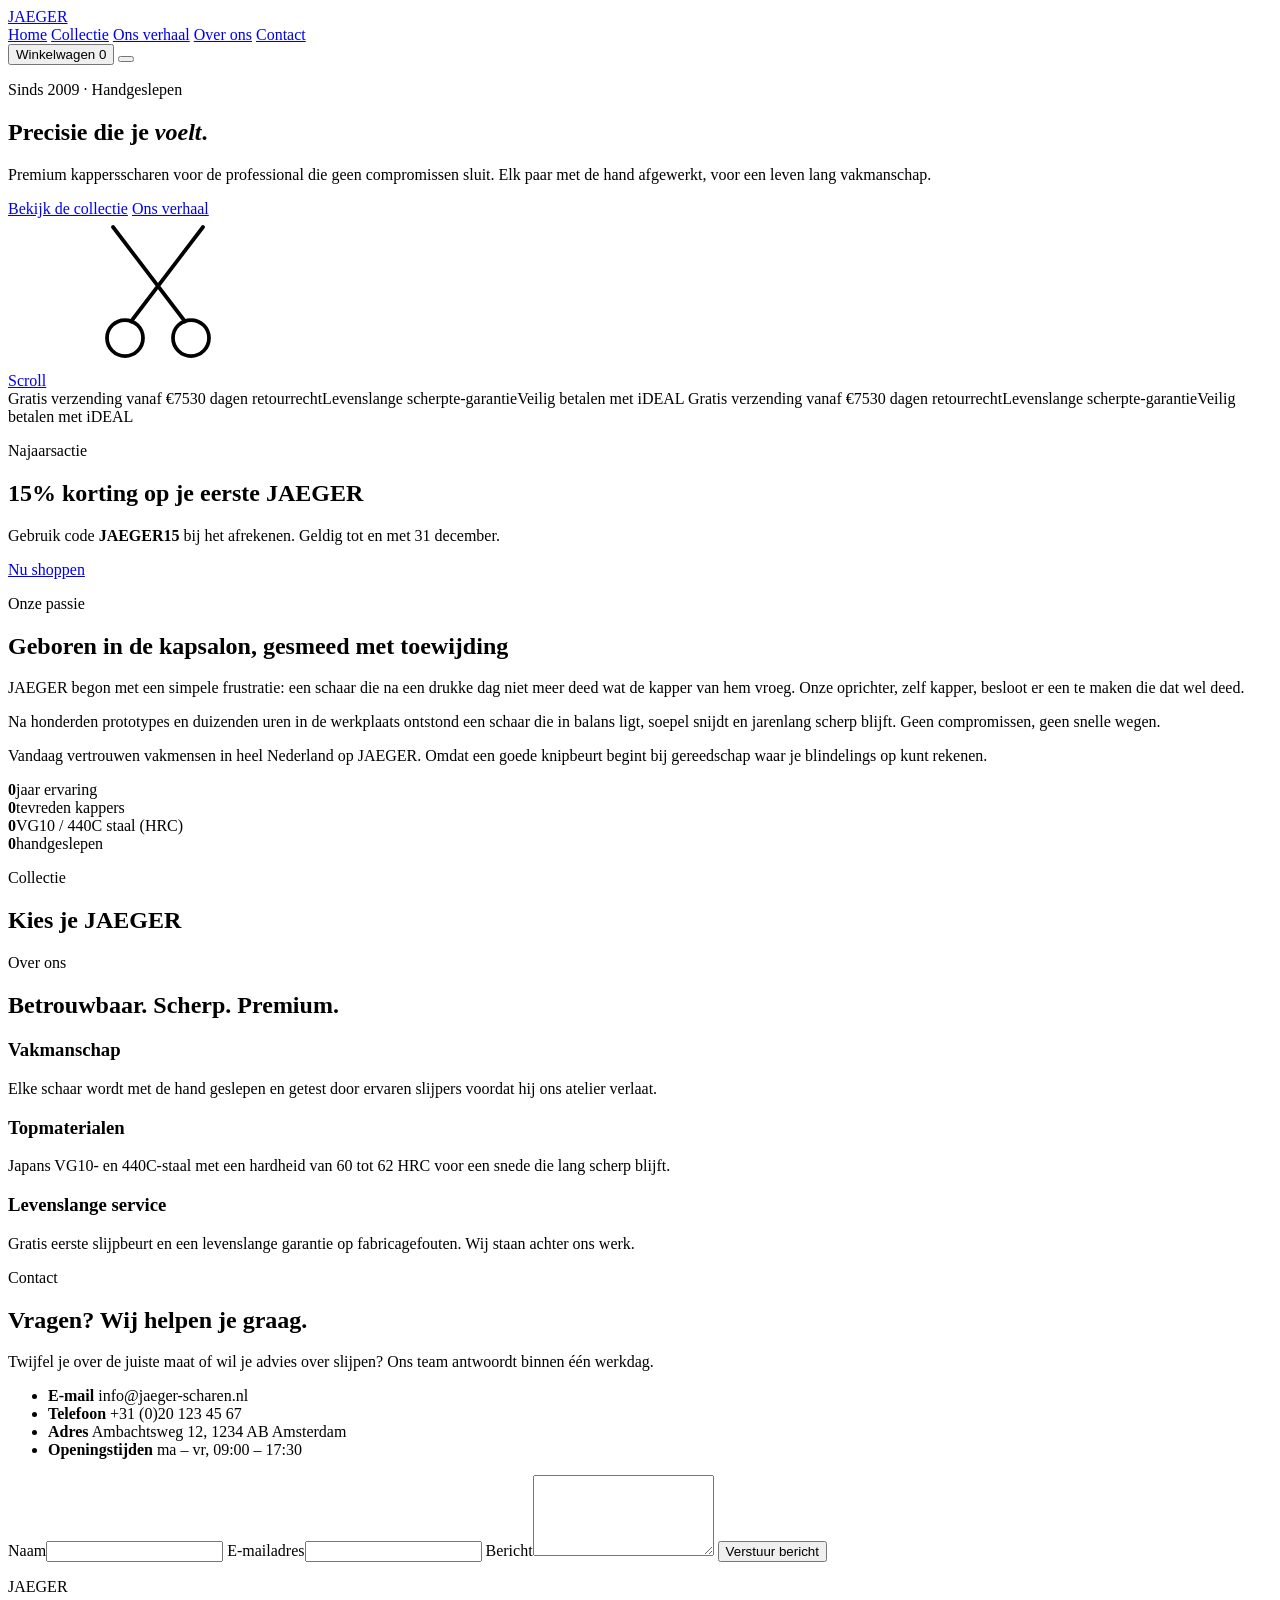
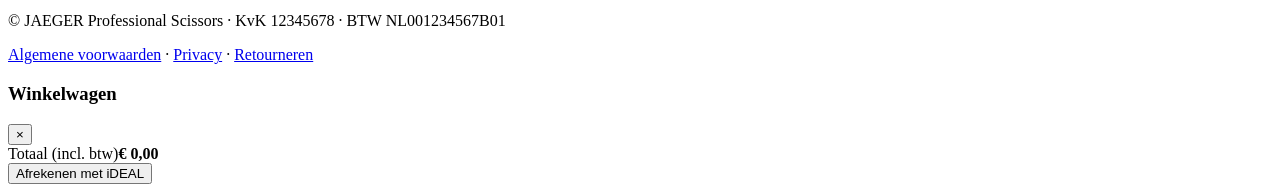
==== index.html @ 4e22f290 "Create index.html" ====
<!DOCTYPE html>
<html lang="nl">
<head>
<meta charset="UTF-8">
<meta name="viewport" content="width=device-width, initial-scale=1">
<title>JAEGER | Premium professionele kappersscharen</title>
<meta name="description" content="JAEGER: handgeslepen premium kappersscharen voor de veeleisende professional.">
<link rel="preconnect" href="https://fonts.googleapis.com">
<link href="https://fonts.googleapis.com/css2?family=Inter:wght@300;400;500&family=Playfair+Display:wght@500;700&display=swap" rel="stylesheet">
<link rel="stylesheet" href="style.css">
</head>
<body>

<svg width="0" height="0" style="position:absolute">
  <symbol id="scissors" viewBox="0 0 100 100" fill="none" stroke="currentColor" stroke-width="2.5" stroke-linecap="round">
    <circle cx="28" cy="80" r="12"/><circle cx="72" cy="80" r="12"/>
    <path d="M32 69 L80 6 M68 69 L20 6"/>
  </symbol>
</svg>

<header id="nav">
  <a href="#home" class="logo">JAEGER</a>
  <nav id="menu">
    <a href="#home">Home</a>
    <a href="#collectie">Collectie</a>
    <a href="#verhaal">Ons verhaal</a>
    <a href="#over-ons">Over ons</a>
    <a href="#contact">Contact</a>
  </nav>
  <button id="cartBtn" aria-label="Winkelwagen">Winkelwagen <span id="cartCount">0</span></button>
  <button id="burger" aria-label="Menu"><span></span><span></span></button>
</header>

<main>
<section id="home" class="hero">
  <div class="hero-text">
    <p class="eyebrow reveal">Sinds 2009 · Handgeslepen</p>
    <h1 class="reveal">Precisie die je <em>voelt</em>.</h1>
    <p class="lead reveal">Premium kappersscharen voor de professional die geen compromissen sluit. Elk paar met de hand afgewerkt, voor een leven lang vakmanschap.</p>
    <div class="reveal">
      <a href="#collectie" class="btn">Bekijk de collectie</a>
      <a href="#verhaal" class="btn ghost">Ons verhaal</a>
    </div>
  </div>
  <div class="hero-art reveal">
    <svg class="big-scissors"><use href="#scissors"/></svg>
    <div class="glow"></div>
  </div>
  <a href="#promo" class="scroll-hint">Scroll</a>
</section>

<section id="promo" class="promo">
  <div class="marquee"><div>
    <span>Gratis verzending vanaf €75</span><span>30 dagen retourrecht</span><span>Levenslange scherpte-garantie</span><span>Veilig betalen met iDEAL</span>
    <span>Gratis verzending vanaf €75</span><span>30 dagen retourrecht</span><span>Levenslange scherpte-garantie</span><span>Veilig betalen met iDEAL</span>
  </div></div>
  <div class="ad reveal">
    <div>
      <p class="eyebrow">Najaarsactie</p>
      <h2>15% korting op je eerste JAEGER</h2>
      <p>Gebruik code <strong>JAEGER15</strong> bij het afrekenen. Geldig tot en met 31 december.</p>
    </div>
    <a href="#collectie" class="btn">Nu shoppen</a>
  </div>
</section>

<section id="verhaal" class="story">
  <div class="wrap split">
    <div class="reveal">
      <p class="eyebrow">Onze passie</p>
      <h2>Geboren in de kapsalon, gesmeed met toewijding</h2>
    </div>
    <div class="reveal">
      <p>JAEGER begon met een simpele frustratie: een schaar die na een drukke dag niet meer deed wat de kapper van hem vroeg. Onze oprichter, zelf kapper, besloot er een te maken die dat wel deed.</p>
      <p>Na honderden prototypes en duizenden uren in de werkplaats ontstond een schaar die in balans ligt, soepel snijdt en jarenlang scherp blijft. Geen compromissen, geen snelle wegen.</p>
      <p>Vandaag vertrouwen vakmensen in heel Nederland op JAEGER. Omdat een goede knipbeurt begint bij gereedschap waar je blindelings op kunt rekenen.</p>
    </div>
  </div>
  <div class="wrap stats">
    <div class="reveal"><b data-count="15">0</b><span>jaar ervaring</span></div>
    <div class="reveal"><b data-count="4800" data-plus>0</b><span>tevreden kappers</span></div>
    <div class="reveal"><b data-count="440">0</b><span>VG10 / 440C staal (HRC)</span></div>
    <div class="reveal"><b data-count="100" data-pct>0</b><span>handgeslepen</span></div>
  </div>
</section>

<section id="collectie" class="collection">
  <div class="wrap">
    <p class="eyebrow reveal">Collectie</p>
    <h2 class="reveal">Kies je JAEGER</h2>
    <div class="filters reveal" id="filters"></div>
    <div class="grid" id="grid"></div>
  </div>
</section>

<section id="over-ons" class="about">
  <div class="wrap">
    <p class="eyebrow reveal">Over ons</p>
    <h2 class="reveal">Betrouwbaar. Scherp. Premium.</h2>
    <div class="cards">
      <article class="reveal"><h3>Vakmanschap</h3><p>Elke schaar wordt met de hand geslepen en getest door ervaren slijpers voordat hij ons atelier verlaat.</p></article>
      <article class="reveal"><h3>Topmaterialen</h3><p>Japans VG10- en 440C-staal met een hardheid van 60 tot 62 HRC voor een snede die lang scherp blijft.</p></article>
      <article class="reveal"><h3>Levenslange service</h3><p>Gratis eerste slijpbeurt en een levenslange garantie op fabricagefouten. Wij staan achter ons werk.</p></article>
    </div>
  </div>
</section>

<section id="contact" class="contact">
  <div class="wrap split">
    <div class="reveal">
      <p class="eyebrow">Contact</p>
      <h2>Vragen? Wij helpen je graag.</h2>
      <p>Twijfel je over de juiste maat of wil je advies over slijpen? Ons team antwoordt binnen één werkdag.</p>
      <ul class="info">
        <li><b>E-mail</b> info@jaeger-scharen.nl</li>
        <li><b>Telefoon</b> +31 (0)20 123 45 67</li>
        <li><b>Adres</b> Ambachtsweg 12, 1234 AB Amsterdam</li>
        <li><b>Openingstijden</b> ma – vr, 09:00 – 17:30</li>
      </ul>
    </div>
    <form id="contactForm" class="reveal" novalidate>
      <label>Naam<input type="text" name="naam" required></label>
      <label>E-mailadres<input type="email" name="email" required></label>
      <label>Bericht<textarea name="bericht" rows="5" required></textarea></label>
      <button class="btn" type="submit">Verstuur bericht</button>
      <p id="formMsg" role="status"></p>
    </form>
  </div>
</section>
</main>

<footer>
  <div class="logo">JAEGER</div>
  <p>© <span id="year"></span> JAEGER Professional Scissors · KvK 12345678 · BTW NL001234567B01</p>
  <p><a href="#">Algemene voorwaarden</a> · <a href="#">Privacy</a> · <a href="#">Retourneren</a></p>
</footer>

<div id="overlay"></div>
<aside id="cart" aria-label="Winkelwagen">
  <div class="cart-head"><h3>Winkelwagen</h3><button id="closeCart" aria-label="Sluiten">×</button></div>
  <div id="cartItems"></div>
  <div class="cart-foot">
    <div class="total"><span>Totaal (incl. btw)</span><b id="cartTotal">€ 0,00</b></div>
    <button class="btn" id="checkout">Afrekenen met iDEAL</button>
  </div>
</aside>
<div id="toast"></div>

<script src="script.js"></script>
</body>
</html>
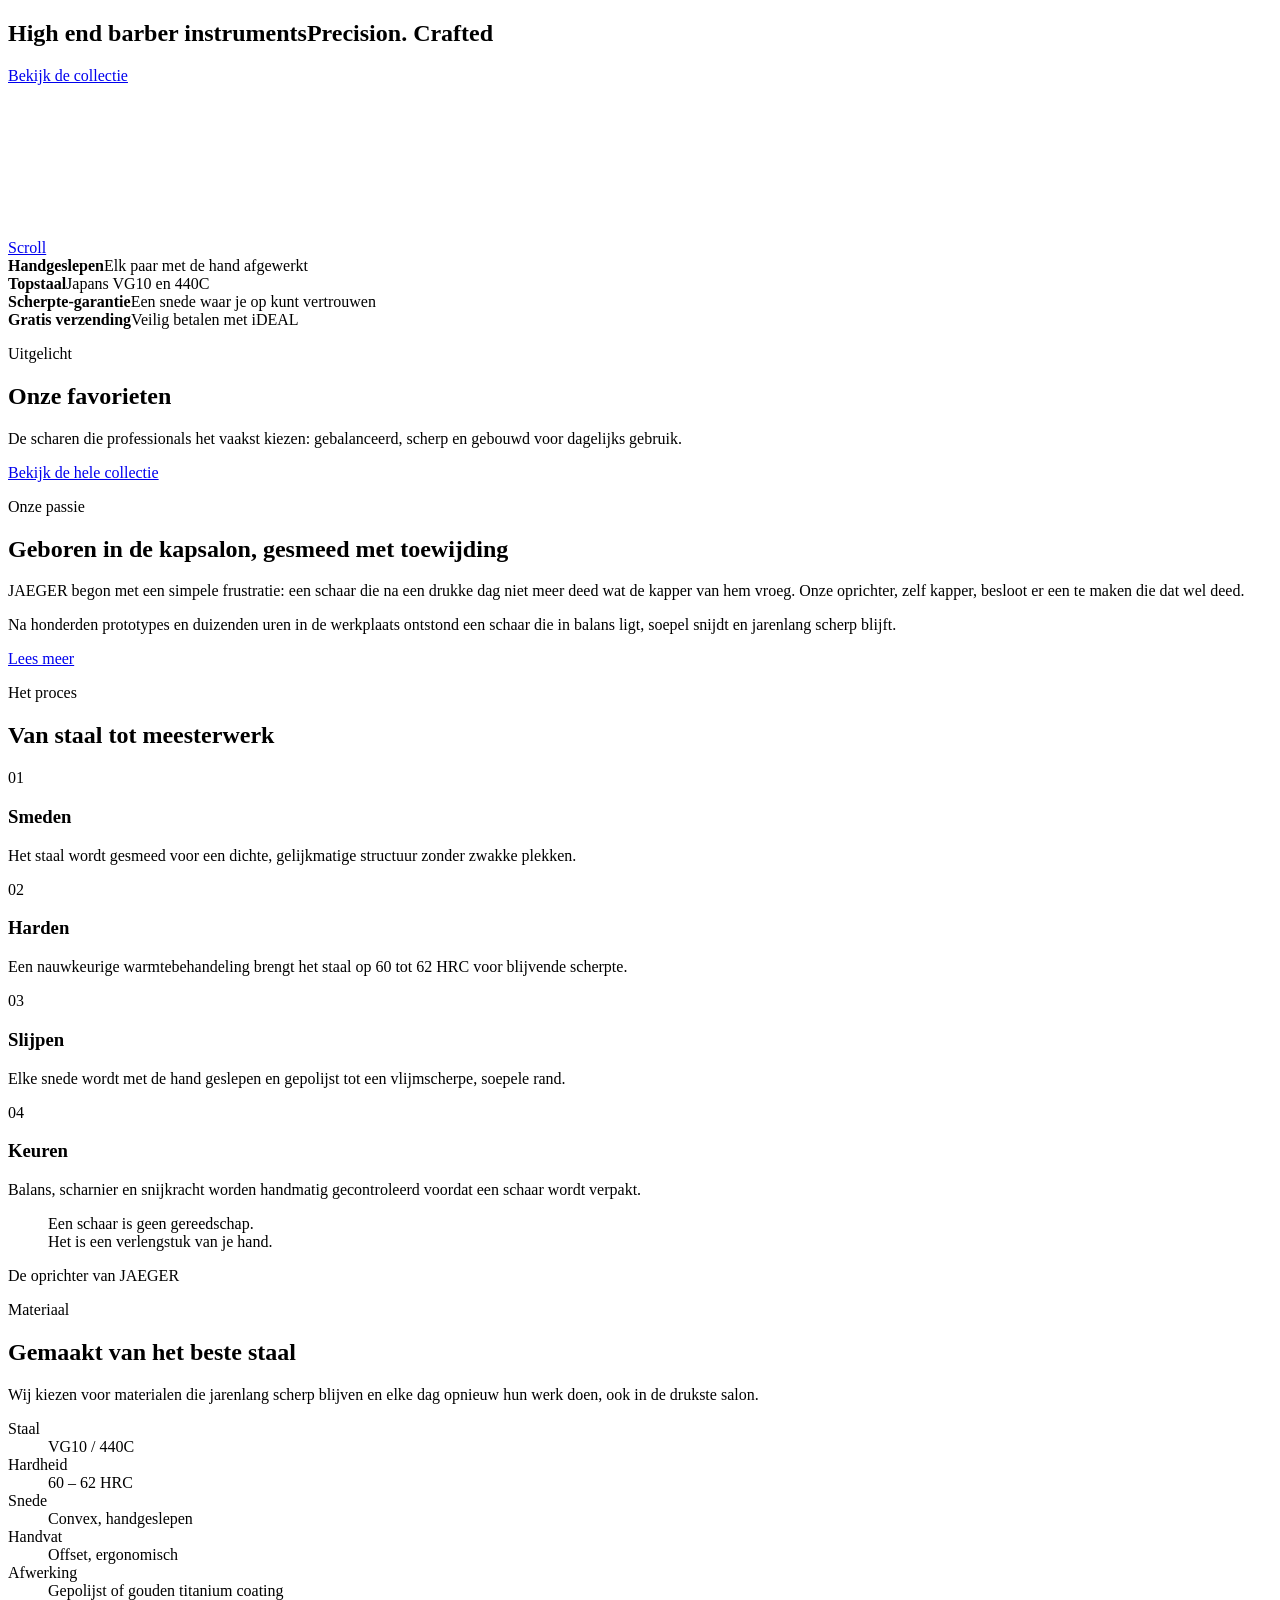
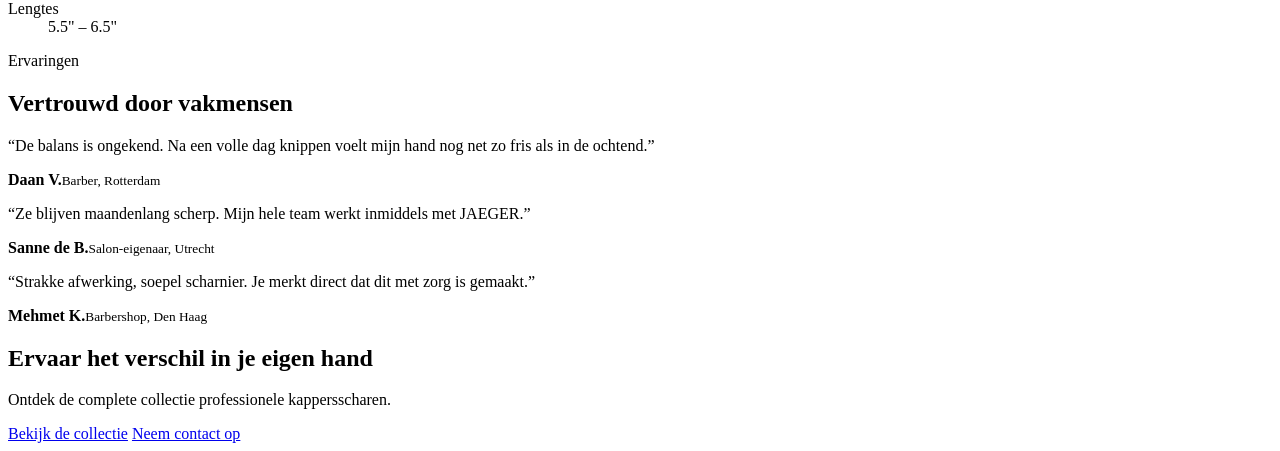
==== commit 3d444a12: "Create index.html" ====
--- a/index.html
+++ b/index.html
@@ -3,64 +3,39 @@
 <head>
 <meta charset="UTF-8">
 <meta name="viewport" content="width=device-width, initial-scale=1">
-<title>JAEGER | Premium professionele kappersscharen</title>
+<title>JAEGER | High end barber instruments</title>
 <meta name="description" content="JAEGER: handgeslepen premium kappersscharen voor de veeleisende professional.">
 <link rel="preconnect" href="https://fonts.googleapis.com">
 <link href="https://fonts.googleapis.com/css2?family=Inter:wght@300;400;500&family=Playfair+Display:wght@500;700&display=swap" rel="stylesheet">
 <link rel="stylesheet" href="style.css">
 </head>
 <body>
-
-<svg width="0" height="0" style="position:absolute">
-  <symbol id="scissors" viewBox="0 0 100 100" fill="none" stroke="currentColor" stroke-width="2.5" stroke-linecap="round">
-    <circle cx="28" cy="80" r="12"/><circle cx="72" cy="80" r="12"/>
-    <path d="M32 69 L80 6 M68 69 L20 6"/>
-  </symbol>
-</svg>
-
-<header id="nav">
-  <a href="#home" class="logo">JAEGER</a>
-  <nav id="menu">
-    <a href="#home">Home</a>
-    <a href="#collectie">Collectie</a>
-    <a href="#verhaal">Ons verhaal</a>
-    <a href="#over-ons">Over ons</a>
-    <a href="#contact">Contact</a>
-  </nav>
-  <button id="cartBtn" aria-label="Winkelwagen">Winkelwagen <span id="cartCount">0</span></button>
-  <button id="burger" aria-label="Menu"><span></span><span></span></button>
-</header>
-
 <main>
 <section id="home" class="hero">
   <div class="hero-text">
-    <p class="eyebrow reveal">Sinds 2009 · Handgeslepen</p>
-    <h1 class="reveal">Precisie die je <em>voelt</em>.</h1>
-    <p class="lead reveal">Premium kappersscharen voor de professional die geen compromissen sluit. Elk paar met de hand afgewerkt, voor een leven lang vakmanschap.</p>
-    <div class="reveal">
-      <a href="#collectie" class="btn">Bekijk de collectie</a>
-      <a href="#verhaal" class="btn ghost">Ons verhaal</a>
-    </div>
+    <h1 class="reveal"><span class="l1">High end barber instruments</span><span class="l2">Precision. Crafted</span></h1>
+    <div class="reveal"><a href="collectie.html" class="btn">Bekijk de collectie</a></div>
   </div>
-  <div class="hero-art reveal">
-    <svg class="big-scissors"><use href="#scissors"/></svg>
-    <div class="glow"></div>
-  </div>
-  <a href="#promo" class="scroll-hint">Scroll</a>
+  <div class="hero-art"><svg class="big-scissors"><use href="#scissors"/></svg><div class="glow"></div></div>
+  <a href="#favorieten" class="scroll-hint">Scroll</a>
 </section>
 
-<section id="promo" class="promo">
-  <div class="marquee"><div>
-    <span>Gratis verzending vanaf €75</span><span>30 dagen retourrecht</span><span>Levenslange scherpte-garantie</span><span>Veilig betalen met iDEAL</span>
-    <span>Gratis verzending vanaf €75</span><span>30 dagen retourrecht</span><span>Levenslange scherpte-garantie</span><span>Veilig betalen met iDEAL</span>
-  </div></div>
-  <div class="ad reveal">
-    <div>
-      <p class="eyebrow">Najaarsactie</p>
-      <h2>15% korting op je eerste JAEGER</h2>
-      <p>Gebruik code <strong>JAEGER15</strong> bij het afrekenen. Geldig tot en met 31 december.</p>
-    </div>
-    <a href="#collectie" class="btn">Nu shoppen</a>
+<section class="usp">
+  <div class="wrap usp-grid">
+    <div class="reveal"><b>Handgeslepen</b><span>Elk paar met de hand afgewerkt</span></div>
+    <div class="reveal"><b>Topstaal</b><span>Japans VG10 en 440C</span></div>
+    <div class="reveal"><b>Scherpte-garantie</b><span>Een snede waar je op kunt vertrouwen</span></div>
+    <div class="reveal"><b>Gratis verzending</b><span>Veilig betalen met iDEAL</span></div>
+  </div>
+</section>
+
+<section id="favorieten" class="collection">
+  <div class="wrap">
+    <p class="eyebrow reveal">Uitgelicht</p>
+    <h2 class="reveal">Onze favorieten</h2>
+    <p class="reveal sub">De scharen die professionals het vaakst kiezen: gebalanceerd, scherp en gebouwd voor dagelijks gebruik.</p>
+    <div class="grid" id="featured"></div>
+    <div class="center-btn reveal"><a href="collectie.html" class="btn">Bekijk de hele collectie</a></div>
   </div>
 </section>
 
@@ -72,80 +47,69 @@
     </div>
     <div class="reveal">
       <p>JAEGER begon met een simpele frustratie: een schaar die na een drukke dag niet meer deed wat de kapper van hem vroeg. Onze oprichter, zelf kapper, besloot er een te maken die dat wel deed.</p>
-      <p>Na honderden prototypes en duizenden uren in de werkplaats ontstond een schaar die in balans ligt, soepel snijdt en jarenlang scherp blijft. Geen compromissen, geen snelle wegen.</p>
-      <p>Vandaag vertrouwen vakmensen in heel Nederland op JAEGER. Omdat een goede knipbeurt begint bij gereedschap waar je blindelings op kunt rekenen.</p>
-    </div>
-  </div>
-  <div class="wrap stats">
-    <div class="reveal"><b data-count="15">0</b><span>jaar ervaring</span></div>
-    <div class="reveal"><b data-count="4800" data-plus>0</b><span>tevreden kappers</span></div>
-    <div class="reveal"><b data-count="440">0</b><span>VG10 / 440C staal (HRC)</span></div>
-    <div class="reveal"><b data-count="100" data-pct>0</b><span>handgeslepen</span></div>
-  </div>
-</section>
-
-<section id="collectie" class="collection">
-  <div class="wrap">
-    <p class="eyebrow reveal">Collectie</p>
-    <h2 class="reveal">Kies je JAEGER</h2>
-    <div class="filters reveal" id="filters"></div>
-    <div class="grid" id="grid"></div>
-  </div>
-</section>
-
-<section id="over-ons" class="about">
-  <div class="wrap">
-    <p class="eyebrow reveal">Over ons</p>
-    <h2 class="reveal">Betrouwbaar. Scherp. Premium.</h2>
-    <div class="cards">
-      <article class="reveal"><h3>Vakmanschap</h3><p>Elke schaar wordt met de hand geslepen en getest door ervaren slijpers voordat hij ons atelier verlaat.</p></article>
-      <article class="reveal"><h3>Topmaterialen</h3><p>Japans VG10- en 440C-staal met een hardheid van 60 tot 62 HRC voor een snede die lang scherp blijft.</p></article>
-      <article class="reveal"><h3>Levenslange service</h3><p>Gratis eerste slijpbeurt en een levenslange garantie op fabricagefouten. Wij staan achter ons werk.</p></article>
+      <p>Na honderden prototypes en duizenden uren in de werkplaats ontstond een schaar die in balans ligt, soepel snijdt en jarenlang scherp blijft.</p>
+      <a href="vakmanschap.html" class="btn ghost" style="margin:1rem 0 0">Lees meer</a>
     </div>
   </div>
 </section>
 
-<section id="contact" class="contact">
+<section class="process">
+  <div class="wrap">
+    <p class="eyebrow reveal">Het proces</p>
+    <h2 class="reveal">Van staal tot meesterwerk</h2>
+    <div class="steps">
+      <article class="reveal"><span>01</span><h3>Smeden</h3><p>Het staal wordt gesmeed voor een dichte, gelijkmatige structuur zonder zwakke plekken.</p></article>
+      <article class="reveal"><span>02</span><h3>Harden</h3><p>Een nauwkeurige warmtebehandeling brengt het staal op 60 tot 62 HRC voor blijvende scherpte.</p></article>
+      <article class="reveal"><span>03</span><h3>Slijpen</h3><p>Elke snede wordt met de hand geslepen en gepolijst tot een vlijmscherpe, soepele rand.</p></article>
+      <article class="reveal"><span>04</span><h3>Keuren</h3><p>Balans, scharnier en snijkracht worden handmatig gecontroleerd voordat een schaar wordt verpakt.</p></article>
+    </div>
+  </div>
+</section>
+
+<section class="quote">
+  <blockquote class="reveal">Een schaar is geen gereedschap.<br>Het is een verlengstuk van je hand.</blockquote>
+  <p class="reveal eyebrow">De oprichter van JAEGER</p>
+</section>
+
+<section class="materials">
   <div class="wrap split">
     <div class="reveal">
-      <p class="eyebrow">Contact</p>
-      <h2>Vragen? Wij helpen je graag.</h2>
-      <p>Twijfel je over de juiste maat of wil je advies over slijpen? Ons team antwoordt binnen één werkdag.</p>
-      <ul class="info">
-        <li><b>E-mail</b> info@jaeger-scharen.nl</li>
-        <li><b>Telefoon</b> +31 (0)20 123 45 67</li>
-        <li><b>Adres</b> Ambachtsweg 12, 1234 AB Amsterdam</li>
-        <li><b>Openingstijden</b> ma – vr, 09:00 – 17:30</li>
-      </ul>
+      <p class="eyebrow">Materiaal</p>
+      <h2>Gemaakt van het beste staal</h2>
+      <p>Wij kiezen voor materialen die jarenlang scherp blijven en elke dag opnieuw hun werk doen, ook in de drukste salon.</p>
     </div>
-    <form id="contactForm" class="reveal" novalidate>
-      <label>Naam<input type="text" name="naam" required></label>
-      <label>E-mailadres<input type="email" name="email" required></label>
-      <label>Bericht<textarea name="bericht" rows="5" required></textarea></label>
-      <button class="btn" type="submit">Verstuur bericht</button>
-      <p id="formMsg" role="status"></p>
-    </form>
+    <dl class="specs reveal">
+      <div><dt>Staal</dt><dd>VG10 / 440C</dd></div>
+      <div><dt>Hardheid</dt><dd>60 – 62 HRC</dd></div>
+      <div><dt>Snede</dt><dd>Convex, handgeslepen</dd></div>
+      <div><dt>Handvat</dt><dd>Offset, ergonomisch</dd></div>
+      <div><dt>Afwerking</dt><dd>Gepolijst of gouden titanium coating</dd></div>
+      <div><dt>Lengtes</dt><dd>5.5" – 6.5"</dd></div>
+    </dl>
+  </div>
+</section>
+
+<section class="reviews">
+  <div class="wrap">
+    <p class="eyebrow reveal">Ervaringen</p>
+    <h2 class="reveal">Vertrouwd door vakmensen</h2>
+    <div class="cards three">
+      <article class="reveal"><p>“De balans is ongekend. Na een volle dag knippen voelt mijn hand nog net zo fris als in de ochtend.”</p><b>Daan V.</b><small>Barber, Rotterdam</small></article>
+      <article class="reveal"><p>“Ze blijven maandenlang scherp. Mijn hele team werkt inmiddels met JAEGER.”</p><b>Sanne de B.</b><small>Salon-eigenaar, Utrecht</small></article>
+      <article class="reveal"><p>“Strakke afwerking, soepel scharnier. Je merkt direct dat dit met zorg is gemaakt.”</p><b>Mehmet K.</b><small>Barbershop, Den Haag</small></article>
+    </div>
+  </div>
+</section>
+
+<section class="cta-final">
+  <div class="wrap reveal">
+    <h2>Ervaar het verschil in je eigen hand</h2>
+    <p>Ontdek de complete collectie professionele kappersscharen.</p>
+    <a href="collectie.html" class="btn">Bekijk de collectie</a>
+    <a href="contact.html" class="btn ghost">Neem contact op</a>
   </div>
 </section>
 </main>
-
-<footer>
-  <div class="logo">JAEGER</div>
-  <p>© <span id="year"></span> JAEGER Professional Scissors · KvK 12345678 · BTW NL001234567B01</p>
-  <p><a href="#">Algemene voorwaarden</a> · <a href="#">Privacy</a> · <a href="#">Retourneren</a></p>
-</footer>
-
-<div id="overlay"></div>
-<aside id="cart" aria-label="Winkelwagen">
-  <div class="cart-head"><h3>Winkelwagen</h3><button id="closeCart" aria-label="Sluiten">×</button></div>
-  <div id="cartItems"></div>
-  <div class="cart-foot">
-    <div class="total"><span>Totaal (incl. btw)</span><b id="cartTotal">€ 0,00</b></div>
-    <button class="btn" id="checkout">Afrekenen met iDEAL</button>
-  </div>
-</aside>
-<div id="toast"></div>
-
 <script src="script.js"></script>
 </body>
 </html>
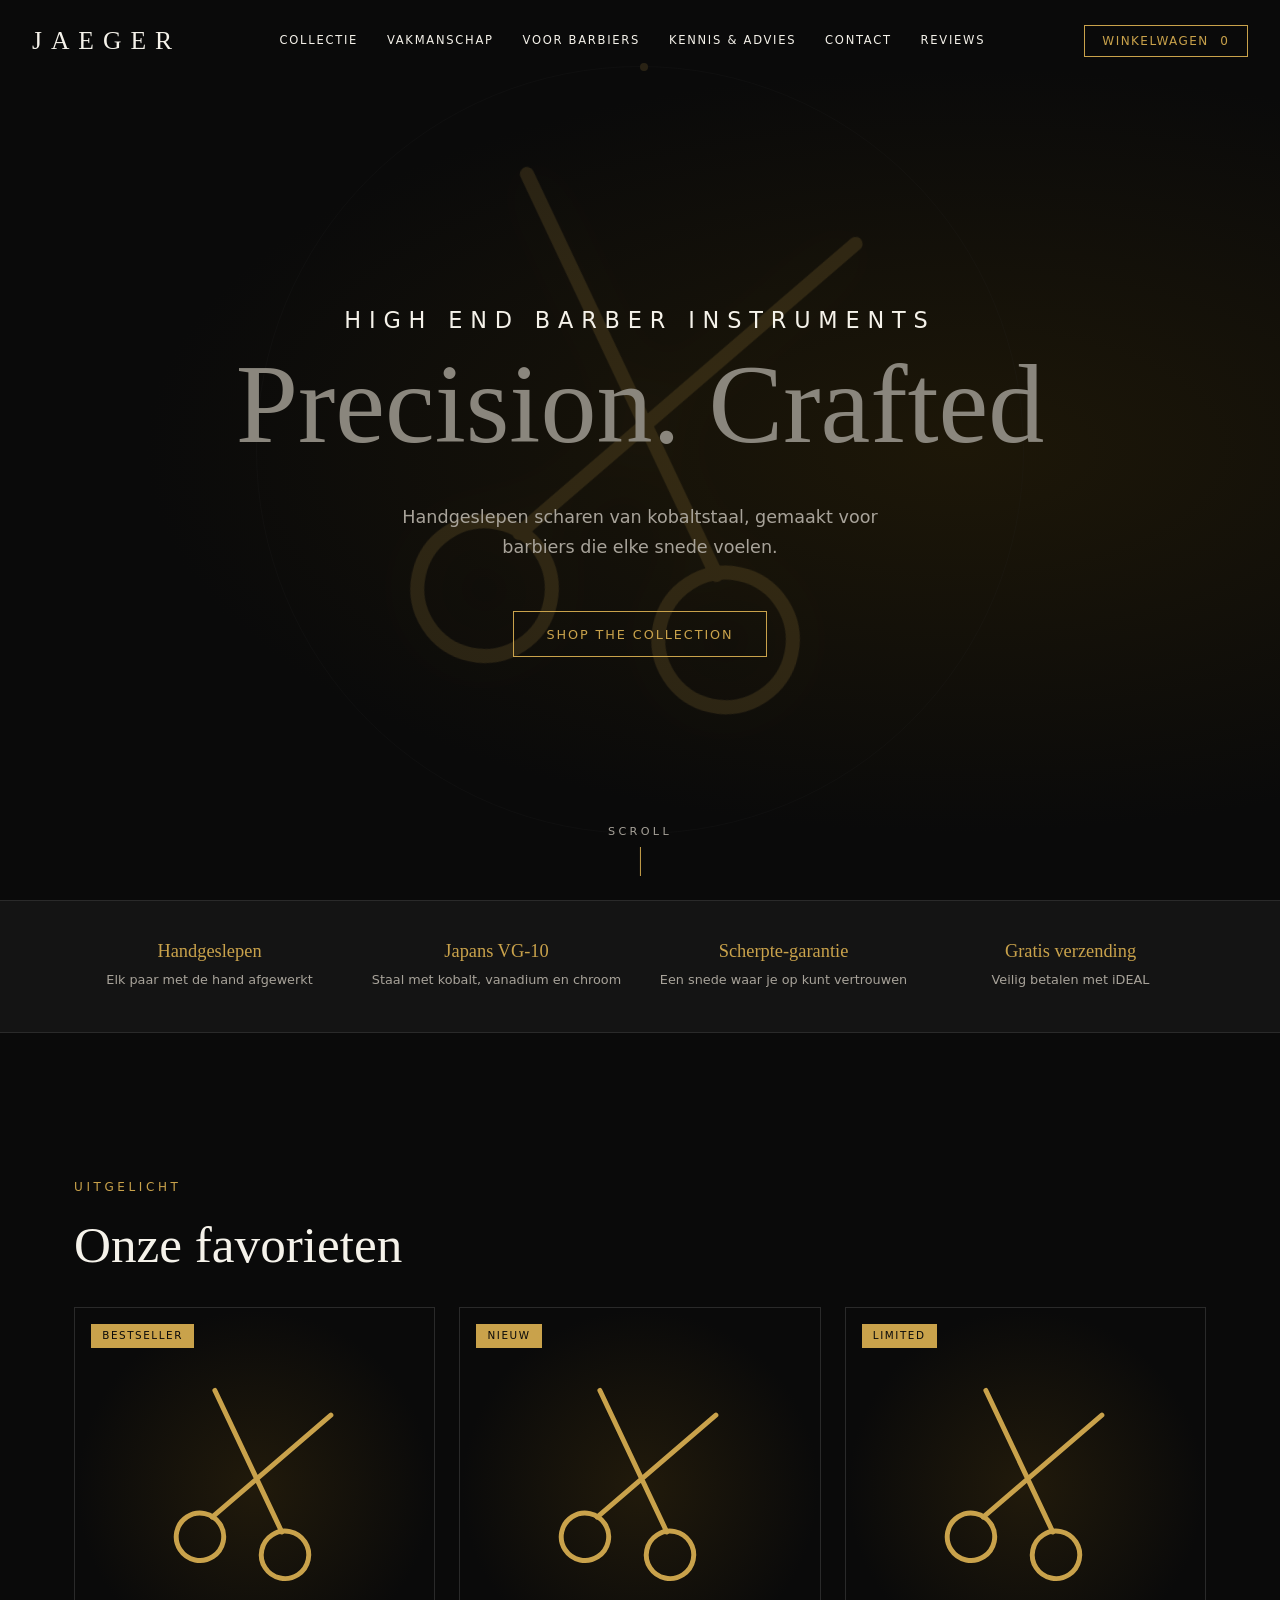
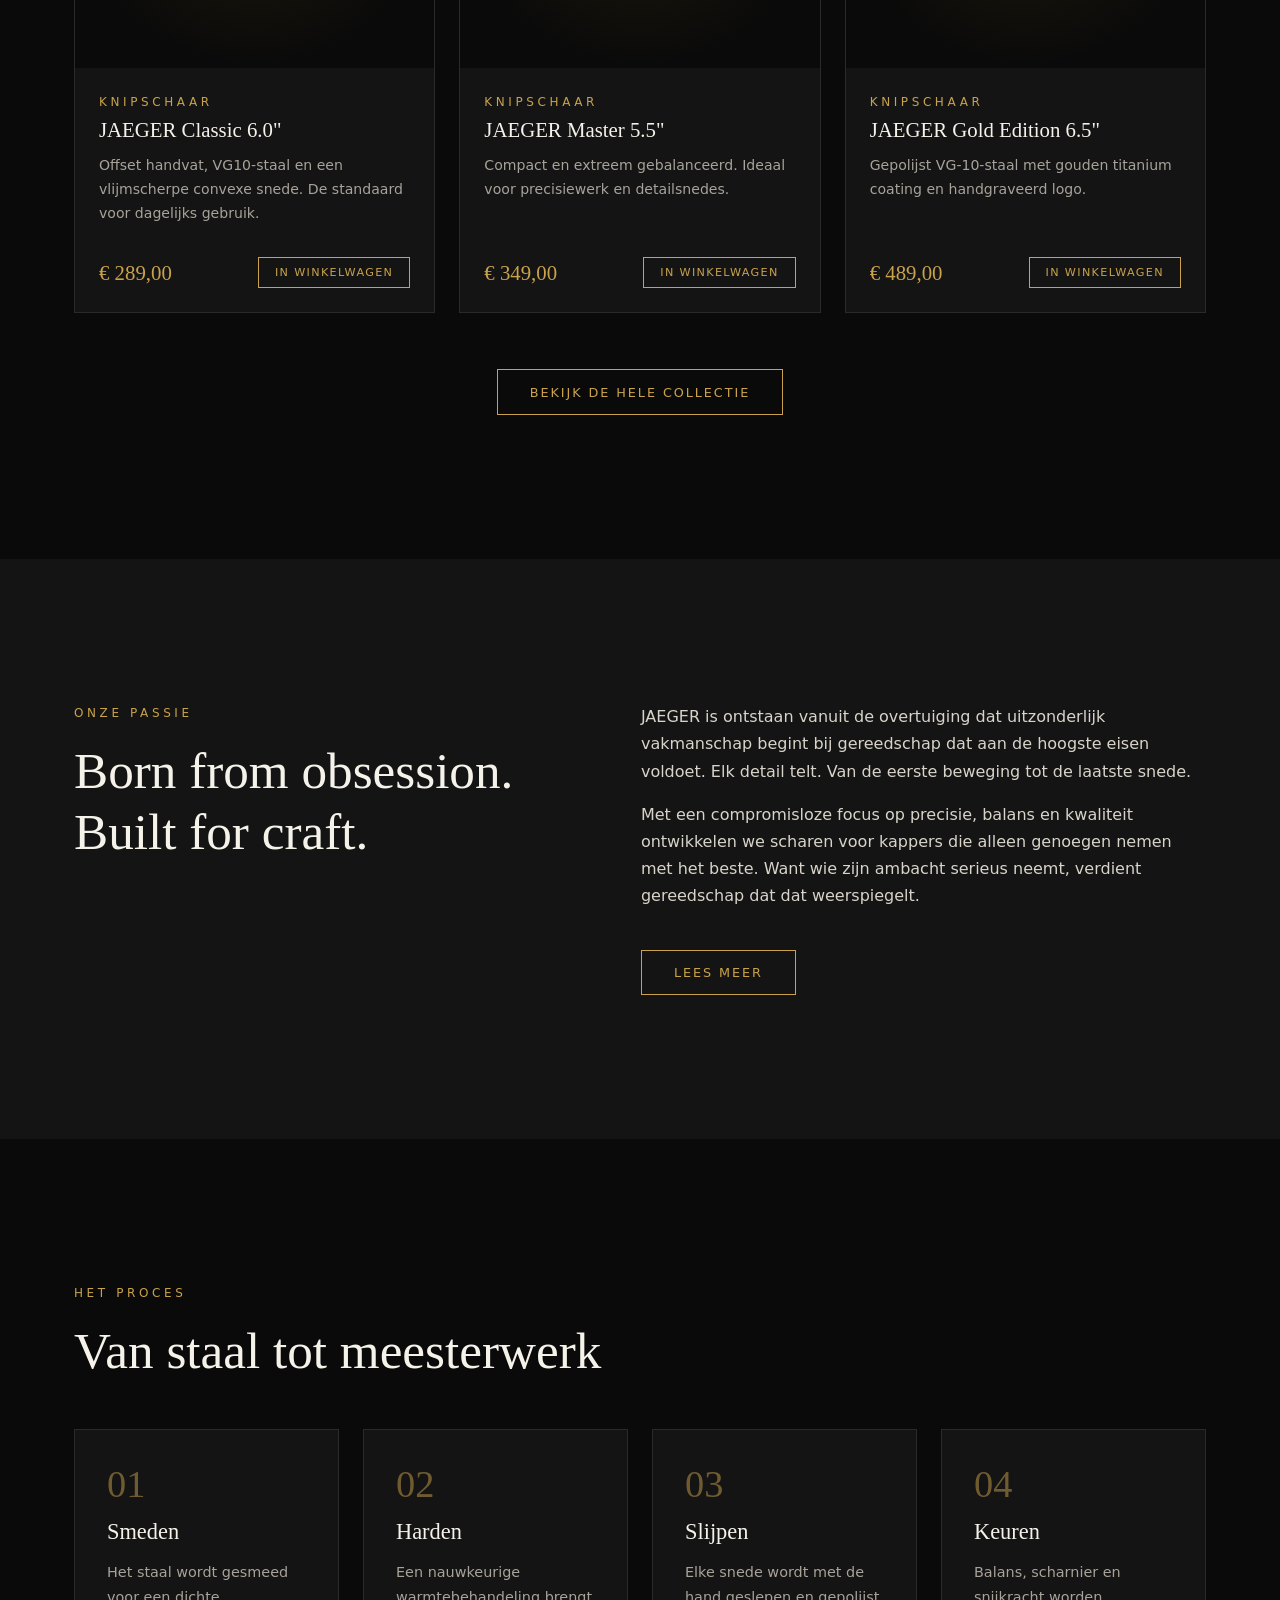
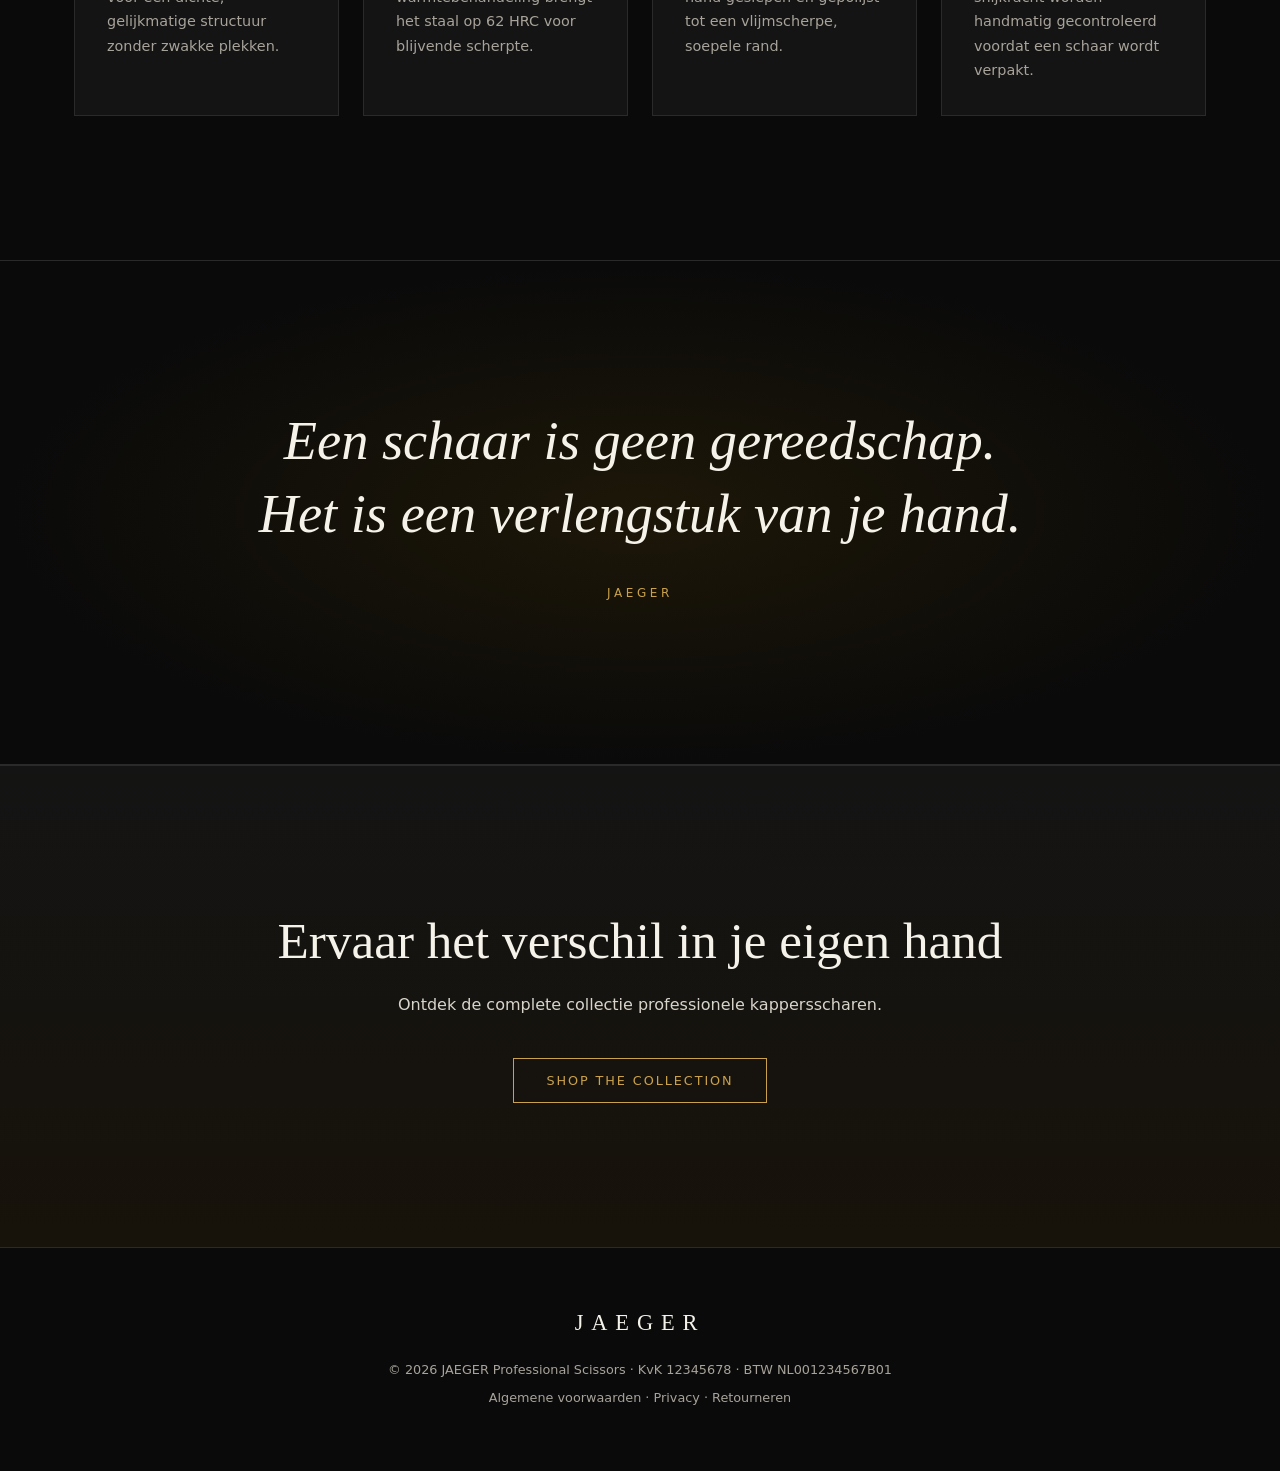
==== commit 9327189f: "Rename code.html to index.html" ====
--- a/index.html
+++ b/index.html
@@ -1,5 +1,5 @@
 <!DOCTYPE html>
-<html lang="nl">
+<html lang="nl" style="background:#0a0a0a">
 <head>
 <meta charset="UTF-8">
 <meta name="viewport" content="width=device-width, initial-scale=1">
@@ -7,23 +7,299 @@
 <meta name="description" content="JAEGER: handgeslepen premium kappersscharen voor de veeleisende professional.">
 <link rel="preconnect" href="https://fonts.googleapis.com">
 <link href="https://fonts.googleapis.com/css2?family=Inter:wght@300;400;500&family=Playfair+Display:wght@500;700&display=swap" rel="stylesheet">
-<link rel="stylesheet" href="style.css">
+<style>
+:root{
+  --black:#0a0a0a; --panel:#141414; --line:#2a2a2a;
+  --gold:#c9a24b; --gold-light:#e6c878; --white:#f5f2ea; --muted:#a8a39a;
+  --serif:'Playfair Display',Georgia,serif; --sans:'Inter',system-ui,sans-serif;
+}
+*{box-sizing:border-box;margin:0;padding:0}
+html{scroll-behavior:smooth;scroll-padding-top:70px}
+body{background:var(--black);color:var(--white);font-family:var(--sans);font-weight:300;line-height:1.7;overflow-x:hidden}
+a{color:inherit;text-decoration:none}
+h1,h2,h3,.logo{font-family:var(--serif);font-weight:500}
+h2{font-size:clamp(2rem,4vw,3.2rem);line-height:1.2;margin-bottom:1.2rem}
+p{margin-bottom:1rem;color:#d8d4ca}
+.wrap{max-width:1180px;margin:0 auto;padding:0 1.5rem}
+section{padding:7rem 0}
+.eyebrow{color:var(--gold);letter-spacing:.3em;text-transform:uppercase;font-size:.75rem;font-weight:500}
+em{color:var(--gold);font-style:italic}
+
+/* Buttons */
+.btn{display:inline-block;background:var(--gold);color:var(--black);padding:.9rem 2rem;border:1px solid var(--gold);
+  font:500 .8rem var(--sans);letter-spacing:.15em;text-transform:uppercase;cursor:pointer;transition:.3s}
+.btn:hover{background:transparent;color:var(--gold)}
+.btn.ghost{background:transparent;color:var(--white);border-color:var(--line);margin-left:.8rem}
+.btn.ghost:hover{border-color:var(--gold);color:var(--gold)}
+
+/* Nav */
+header{position:fixed;inset:0 0 auto 0;z-index:50;display:flex;align-items:center;justify-content:space-between;
+  padding:1.2rem 2rem;transition:.4s}
+header.solid{background:rgba(10,10,10,.92);backdrop-filter:blur(10px);padding:.8rem 2rem;border-bottom:1px solid var(--line)}
+.logo{font-size:1.6rem;letter-spacing:.35em;color:var(--white)}
+nav{display:flex;gap:2.2rem}
+nav a{font-size:.8rem;letter-spacing:.15em;text-transform:uppercase;position:relative;padding:.3rem 0}
+nav a::after{content:"";position:absolute;left:0;bottom:0;width:0;height:1px;background:var(--gold);transition:.3s}
+nav a:hover::after{width:100%}
+#cartBtn{background:none;border:1px solid var(--gold);color:var(--gold);padding:.5rem 1.1rem;font:400 .75rem var(--sans);
+  letter-spacing:.12em;text-transform:uppercase;cursor:pointer;transition:.3s}
+#cartBtn:hover{background:var(--gold);color:var(--black)}
+#cartCount{margin-left:.4rem;font-weight:500}
+#burger{display:none;background:none;border:0;width:30px;height:20px;position:relative;cursor:pointer}
+#burger span{position:absolute;left:0;width:100%;height:2px;background:var(--gold);transition:.3s}
+#burger span:first-child{top:4px}#burger span:last-child{bottom:4px}
+
+/* Hero */
+.hero{min-height:100vh;display:grid;grid-template-columns:1.1fr .9fr;align-items:center;gap:2rem;
+  padding:8rem 5vw 4rem;position:relative;
+  background:radial-gradient(ellipse at 75% 50%,#1d1708 0,var(--black) 60%)}
+.hero h1{font-size:clamp(2.8rem,6.5vw,5.5rem);line-height:1.05;margin:1rem 0 1.5rem}
+.lead{font-size:1.15rem;max-width:34rem;margin-bottom:2.2rem}
+.hero-art{position:relative;display:grid;place-items:center}
+.big-scissors{width:min(420px,80%);aspect-ratio:1;color:var(--gold);transform:rotate(12deg);
+  filter:drop-shadow(0 0 30px rgba(201,162,75,.35));animation:float 6s ease-in-out infinite}
+.glow{position:absolute;width:60%;aspect-ratio:1;border:1px solid var(--line);border-radius:50%;animation:spin 40s linear infinite}
+.glow::after{content:"";position:absolute;top:-4px;left:50%;width:8px;height:8px;background:var(--gold);border-radius:50%}
+@keyframes float{50%{transform:rotate(8deg) translateY(-14px)}}
+@keyframes spin{to{transform:rotate(360deg)}}
+.scroll-hint{position:absolute;bottom:1.5rem;left:50%;transform:translateX(-50%);font-size:.7rem;letter-spacing:.3em;
+  text-transform:uppercase;color:var(--muted);padding-bottom:2.2rem}
+.scroll-hint::after{content:"";position:absolute;bottom:0;left:50%;width:1px;height:1.8rem;background:var(--gold);animation:drop 2s infinite}
+@keyframes drop{0%{transform:scaleY(0);transform-origin:top}50%{transform:scaleY(1);transform-origin:top}51%{transform-origin:bottom}100%{transform:scaleY(0);transform-origin:bottom}}
+
+/* Promo */
+.promo{padding:0}
+.marquee{overflow:hidden;background:var(--gold);color:var(--black);padding:.9rem 0;white-space:nowrap}
+.marquee div{display:inline-flex;animation:scroll 30s linear infinite}
+.marquee span{font-size:.8rem;font-weight:500;letter-spacing:.2em;text-transform:uppercase;padding:0 2rem}
+.marquee span::after{content:"◆";margin-left:4rem}
+@keyframes scroll{to{transform:translateX(-50%)}}
+.ad{max-width:1180px;margin:4rem auto;padding:3rem;border:1px solid var(--gold);display:flex;justify-content:space-between;
+  align-items:center;gap:2rem;flex-wrap:wrap;background:linear-gradient(120deg,#17120a,var(--panel))}
+.ad h2{font-size:clamp(1.6rem,3vw,2.4rem);margin:.5rem 0}
+.ad p{margin:0}.ad strong{color:var(--gold)}
+
+/* Story */
+.story{background:var(--panel)}
+.split{display:grid;grid-template-columns:1fr 1.2fr;gap:4rem;align-items:start}
+.stats{display:grid;grid-template-columns:repeat(4,1fr);gap:1rem;margin-top:5rem;padding-top:3rem;border-top:1px solid var(--line);text-align:center}
+.stats b{display:block;font:500 clamp(2rem,4vw,3rem) var(--serif);color:var(--gold)}
+.stats span{font-size:.75rem;letter-spacing:.15em;text-transform:uppercase;color:var(--muted)}
+
+/* Collection */
+.collection h2{margin-bottom:2rem}
+.filters{display:flex;gap:.7rem;flex-wrap:wrap;margin-bottom:3rem}
+.filters button{background:none;border:1px solid var(--line);color:var(--muted);padding:.5rem 1.2rem;cursor:pointer;
+  font:400 .75rem var(--sans);letter-spacing:.12em;text-transform:uppercase;transition:.3s}
+.filters button:hover,.filters button.on{border-color:var(--gold);color:var(--gold)}
+.grid{display:grid;grid-template-columns:repeat(auto-fill,minmax(270px,1fr));gap:1.5rem}
+.card{background:var(--panel);border:1px solid var(--line);transition:.4s;display:flex;flex-direction:column}
+.card:hover{border-color:var(--gold);transform:translateY(-6px);box-shadow:0 20px 40px rgba(0,0,0,.5)}
+.card .img{aspect-ratio:1;display:grid;place-items:center;background:radial-gradient(circle,#211a0b,var(--black) 70%);position:relative;overflow:hidden}
+.card .img svg{width:55%;aspect-ratio:1;color:var(--gold);transform:rotate(12deg);transition:.6s}
+.card:hover .img svg{transform:rotate(-8deg) scale(1.1)}
+.tag{position:absolute;top:1rem;left:1rem;background:var(--gold);color:var(--black);font-size:.65rem;letter-spacing:.15em;
+  text-transform:uppercase;padding:.2rem .7rem;font-weight:500}
+.card .body{padding:1.5rem;display:flex;flex-direction:column;flex:1}
+.card h3{font-size:1.3rem;margin-bottom:.4rem}
+.card p{font-size:.88rem;color:var(--muted);flex:1}
+.card .row{display:flex;justify-content:space-between;align-items:center;margin-top:1rem}
+.price{font:500 1.3rem var(--serif);color:var(--gold)}
+.add{background:none;border:1px solid var(--gold);color:var(--gold);padding:.5rem 1rem;cursor:pointer;
+  font:500 .7rem var(--sans);letter-spacing:.12em;text-transform:uppercase;transition:.3s}
+.add:hover{background:var(--gold);color:var(--black)}
+
+/* About */
+.about{background:var(--panel);text-align:center}
+.cards{display:grid;grid-template-columns:repeat(3,1fr);gap:1.5rem;margin-top:3rem;text-align:left}
+.cards article{padding:2.2rem;border:1px solid var(--line);border-top:2px solid var(--gold);background:var(--black)}
+.cards h3{color:var(--gold);margin-bottom:.8rem;font-size:1.4rem}
+.cards p{margin:0;font-size:.95rem}
+
+/* Contact */
+.info{list-style:none;margin-top:2rem}
+.info li{padding:.8rem 0;border-bottom:1px solid var(--line);font-size:.95rem}
+.info b{display:inline-block;width:8rem;color:var(--gold);font-weight:500;font-size:.75rem;letter-spacing:.15em;text-transform:uppercase}
+form{display:grid;gap:1.3rem}
+label{font-size:.75rem;letter-spacing:.15em;text-transform:uppercase;color:var(--gold)}
+input,textarea{display:block;width:100%;margin-top:.5rem;background:var(--panel);border:1px solid var(--line);color:var(--white);
+  padding:.9rem 1rem;font:300 1rem var(--sans);transition:.3s}
+input:focus,textarea:focus{outline:0;border-color:var(--gold)}
+input.bad,textarea.bad{border-color:#b5483c}
+#formMsg{color:var(--gold);margin:0;min-height:1.5rem}
+
+footer{text-align:center;padding:3.5rem 1.5rem;border-top:1px solid var(--line)}
+footer .logo{font-size:1.4rem;margin-bottom:1rem}
+footer p{font-size:.8rem;color:var(--muted);margin-bottom:.4rem}
+footer a:hover{color:var(--gold)}
+
+/* Cart */
+#overlay{position:fixed;inset:0;background:rgba(0,0,0,.7);opacity:0;pointer-events:none;transition:.3s;z-index:90}
+#cart{position:fixed;top:0;right:0;height:100%;width:min(420px,100%);background:var(--panel);border-left:1px solid var(--gold);
+  z-index:100;transform:translateX(100%);transition:.45s cubic-bezier(.7,0,.2,1);display:flex;flex-direction:column}
+body.cart-open #cart{transform:none}
+body.cart-open #overlay{opacity:1;pointer-events:auto}
+.cart-head{display:flex;justify-content:space-between;align-items:center;padding:1.5rem;border-bottom:1px solid var(--line)}
+.cart-head button{background:none;border:0;color:var(--white);font-size:2rem;cursor:pointer;line-height:1}
+#cartItems{flex:1;overflow:auto;padding:1rem 1.5rem}
+.item{display:grid;grid-template-columns:1fr auto;gap:.3rem 1rem;padding:1rem 0;border-bottom:1px solid var(--line)}
+.item small{color:var(--muted)}
+.qty{display:flex;align-items:center;gap:.6rem;margin-top:.4rem}
+.qty button{width:26px;height:26px;background:none;border:1px solid var(--line);color:var(--white);cursor:pointer}
+.qty button:hover{border-color:var(--gold);color:var(--gold)}
+.empty{color:var(--muted);text-align:center;margin-top:3rem}
+.cart-foot{padding:1.5rem;border-top:1px solid var(--line)}
+.total{display:flex;justify-content:space-between;margin-bottom:1rem}
+.total b{color:var(--gold);font:500 1.4rem var(--serif)}
+.cart-foot .btn{width:100%}
+#toast{position:fixed;bottom:2rem;left:50%;transform:translate(-50%,200%);background:var(--gold);color:var(--black);
+  padding:.8rem 1.6rem;font-size:.85rem;font-weight:500;z-index:200;transition:.4s;opacity:0;pointer-events:none}
+#toast.show{transform:translate(-50%,0);opacity:1}
+
+/* Scroll reveal */
+.reveal{opacity:0;transform:translateY(40px);transition:opacity .9s ease,transform .9s cubic-bezier(.2,.7,.2,1)}
+.reveal.in{opacity:1;transform:none}
+
+@media(max-width:900px){
+  section{padding:5rem 0}
+  .hero{grid-template-columns:1fr;text-align:center;padding-top:7rem}
+  .lead{margin-inline:auto}.hero-art{order:-1;max-height:280px}.big-scissors{width:200px}
+  .split,.cards{grid-template-columns:1fr}.stats{grid-template-columns:repeat(2,1fr);gap:2rem}
+  #burger{display:block;order:3}
+  nav{position:fixed;inset:0 0 0 30%;background:var(--black);border-left:1px solid var(--gold);flex-direction:column;
+    justify-content:center;align-items:center;transform:translateX(100%);transition:.4s}
+  nav.open{transform:none}
+  .btn.ghost{margin:.8rem 0 0}
+  .ad{margin:3rem 1.5rem;padding:2rem}
+}
+@media(prefers-reduced-motion:reduce){*{animation:none!important;transition:none!important}.reveal{opacity:1;transform:none}}
+
+/* Meerdere pagina's */
+nav a.active{color:var(--gold)}
+nav a.active::after{width:100%}
+.sub-first{padding-top:10rem}
+.hero{grid-template-columns:1fr;justify-items:center;text-align:center;overflow:hidden}
+.hero-text{position:relative;z-index:2;max-width:900px}
+.hero-art{position:absolute;inset:0;z-index:1;opacity:.16;pointer-events:none;max-height:none;order:0}
+.big-scissors{width:min(560px,80vw)}
+.hero h1{display:flex;flex-direction:column;gap:.8rem;margin:0 0 2.5rem}
+.hero h1 .l1{font:500 clamp(.9rem,2.2vw,1.4rem) var(--sans);letter-spacing:.35em;text-transform:uppercase;color:var(--white)}
+.hero h1 .l2{font-size:clamp(3.2rem,9vw,7rem);line-height:1.05;color:#8a867d}
+.stats{grid-template-columns:repeat(2,1fr);max-width:640px;margin:5rem auto 0;padding-top:0;border-top:0}
+.cards{grid-template-columns:repeat(2,1fr);max-width:900px;margin-inline:auto}
+@media(max-width:900px){.cards{grid-template-columns:1fr}.sub-first{padding-top:8rem}}
+
+/* Home uitgebreid */
+.usp{padding:0;background:var(--panel);border-block:1px solid var(--line)}
+.usp-grid{display:grid;grid-template-columns:repeat(4,1fr);gap:1rem;padding-block:2.5rem;text-align:center}
+.usp b{display:block;font:500 1.15rem var(--serif);color:var(--gold);margin-bottom:.2rem}
+.usp span{font-size:.8rem;color:var(--muted)}
+.sub{max-width:36rem;color:var(--muted);margin-bottom:3rem}
+.center-btn{text-align:center;margin-top:3.5rem}
+.process h2{margin-bottom:3rem}
+.steps{display:grid;grid-template-columns:repeat(4,1fr);gap:1.5rem}
+.steps article{padding:2rem;border:1px solid var(--line);background:var(--panel);transition:.4s}
+.steps article:hover{border-color:var(--gold);transform:translateY(-6px)}
+.steps span{font:500 2.4rem var(--serif);color:var(--gold);opacity:.5}
+.steps h3{font-size:1.4rem;margin:.4rem 0 .6rem}
+.steps p{margin:0;font-size:.9rem;color:var(--muted)}
+.quote{text-align:center;padding:9rem 1.5rem;background:radial-gradient(ellipse at center,#1d1708,var(--black) 70%);border-block:1px solid var(--line)}
+.quote blockquote{font:italic 500 clamp(1.8rem,4.5vw,3.4rem)/1.35 var(--serif);max-width:880px;margin:0 auto 2rem}
+.materials{background:var(--panel)}
+.specs div{display:flex;justify-content:space-between;gap:1rem;padding:1rem 0;border-bottom:1px solid var(--line)}
+.specs dt{color:var(--gold);font-size:.75rem;letter-spacing:.15em;text-transform:uppercase;font-weight:500}
+.specs dd{text-align:right}
+.reviews h2{margin-bottom:3rem}
+.cards.three{grid-template-columns:repeat(3,1fr);max-width:none}
+.cards.three article{background:var(--panel)}
+.cards.three p{font:italic 1.05rem/1.7 var(--serif);margin-bottom:1.5rem}
+.cards.three b{display:block;color:var(--gold);font-weight:500}
+.cards.three small{color:var(--muted)}
+.cta-final{text-align:center;background:linear-gradient(180deg,var(--panel),#17120a);border-top:1px solid var(--line)}
+@media(max-width:900px){.usp-grid,.steps{grid-template-columns:repeat(2,1fr)}.cards.three{grid-template-columns:1fr}.quote{padding:6rem 1.5rem}}
+
+/* Rust, ruimte en strakke uitlijning */
+section{padding:9rem 0}
+.split{gap:6rem}
+.btn.outline{background:transparent;color:var(--gold);border:1px solid var(--gold)}
+.btn.outline:hover{background:var(--gold);color:var(--black)}
+.hero .lead{margin:0 auto 3rem;color:var(--muted);font-size:1.1rem}
+nav{gap:1.8rem}nav a{font-size:.72rem}
+.page-title{font-size:clamp(2.8rem,7vw,5.5rem);line-height:1.08;margin:1rem 0 5rem}
+.photo{position:relative;margin:0 16px 16px 0}
+.photo::before{content:"";position:absolute;inset:16px -16px -16px 16px;border:1px solid var(--gold);opacity:.45}
+.photo img{position:relative;z-index:1;display:block;width:100%;aspect-ratio:4/5;object-fit:cover;filter:grayscale(.3) contrast(1.05) brightness(.88);box-shadow:0 40px 60px -30px #000}
+.photo::after{content:"";position:absolute;z-index:2;inset:0;background:linear-gradient(180deg,transparent 60%,rgba(10,10,10,.6));pointer-events:none}
+.photo.wide img{aspect-ratio:21/9}
+.prose{max-width:42rem;margin:6rem auto 0}
+.prose p,.split-photo p{line-height:1.95}
+.prose .big{font:500 clamp(1.25rem,2.2vw,1.6rem)/1.7 var(--serif);color:var(--white)}
+.emph{color:var(--gold)!important;font:italic 500 1.3rem/1.7 var(--serif)}
+.split-photo{display:grid;grid-template-columns:1fr 1fr;gap:6rem;align-items:start}
+.split-photo>figure{position:sticky;top:7rem}
+.split-photo.rev>figure{order:2}
+.sub-h{font-size:1.6rem;margin:3rem 0 1rem}
+.center-sec{text-align:center}
+.principles{max-width:760px;margin:4rem auto 0}
+.principle{display:grid;grid-template-columns:5rem 1fr;gap:2rem;padding:3.5rem 0;border-top:1px solid var(--line)}
+.principle:last-child{border-bottom:1px solid var(--line)}
+.principle span{font:500 1.4rem var(--serif);color:var(--gold)}
+.principle h3{font-size:1.6rem;margin-bottom:1rem}
+.principle p{margin:0;color:var(--muted)}
+.mat-grid{display:grid;gap:1.5rem}
+.mat{border:1px solid var(--line);padding:2rem;background:var(--black)}
+.mat b{display:block;font:500 2.6rem var(--serif);color:var(--gold)}
+.mat small{display:block;letter-spacing:.2em;text-transform:uppercase;font-size:.7rem;margin:.3rem 0 .6rem}
+.mat p{margin:0;font-size:.88rem;color:var(--muted)}
+.feats{display:grid;grid-template-columns:repeat(3,1fr);gap:1.5rem;margin-top:3rem}
+.feats article{border:1px solid var(--line);padding:2.2rem;background:var(--black)}
+.feats h3{color:var(--gold);font-size:1.35rem;margin-bottom:.7rem}
+.feats p{margin:0;font-size:.92rem;color:var(--muted)}
+.table-wrap{overflow-x:auto;margin-top:3rem}
+.compare{width:100%;border-collapse:collapse;min-width:520px}
+.compare th{text-align:left;color:var(--gold);font-size:.72rem;letter-spacing:.18em;text-transform:uppercase;font-weight:500}
+.compare th,.compare td{padding:1.3rem 1rem;border-bottom:1px solid var(--line)}
+.compare td:last-child,.compare th:last-child{text-align:right}
+.cta-final p{max-width:36rem;margin:0 auto 2.5rem}
+.review{padding:2rem 0;border-bottom:1px solid var(--line)}
+.review p{margin:.6rem 0}.review small{color:var(--muted)}
+.stars{color:var(--gold);letter-spacing:.2em}
+#stars button{background:none;border:0;font-size:1.8rem;color:var(--line);cursor:pointer;transition:.2s}
+#stars button.on{color:var(--gold)}
+#reviewMsg{color:var(--gold);margin:0;min-height:1.5rem}
+.empty{color:var(--muted)}
+@media(max-width:1100px){
+  #burger{display:block;order:3}
+  nav{position:fixed;inset:0 0 0 30%;background:var(--black);border-left:1px solid var(--gold);flex-direction:column;justify-content:center;align-items:center;transform:translateX(100%);transition:.4s}
+  nav.open{transform:none}
+}
+@media(max-width:900px){
+  section{padding:6rem 0}
+  .split-photo{grid-template-columns:1fr;gap:3rem}.split-photo>figure,.split-photo.rev>figure{position:static;order:0}
+  .feats{grid-template-columns:1fr}.principle{grid-template-columns:3rem 1fr;gap:1rem}.photo.wide img{aspect-ratio:4/3}
+}
+
+.page[hidden]{display:none}
+
+</style>
 </head>
 <body>
 <main>
+<div class="page" data-page="home">
 <section id="home" class="hero">
   <div class="hero-text">
     <h1 class="reveal"><span class="l1">High end barber instruments</span><span class="l2">Precision. Crafted</span></h1>
-    <div class="reveal"><a href="collectie.html" class="btn">Bekijk de collectie</a></div>
+    <p class="lead reveal">Handgeslepen scharen van kobaltstaal, gemaakt voor barbiers die elke snede voelen.</p>
+    <div class="reveal"><a href="#/collectie" class="btn outline">Shop the collection</a></div>
   </div>
   <div class="hero-art"><svg class="big-scissors"><use href="#scissors"/></svg><div class="glow"></div></div>
-  <a href="#favorieten" class="scroll-hint">Scroll</a>
+  <a href="#/" class="scroll-hint" data-scroll="favorieten">Scroll</a>
 </section>
 
 <section class="usp">
   <div class="wrap usp-grid">
     <div class="reveal"><b>Handgeslepen</b><span>Elk paar met de hand afgewerkt</span></div>
-    <div class="reveal"><b>Topstaal</b><span>Japans VG10 en 440C</span></div>
+    <div class="reveal"><b>Japans VG-10</b><span>Staal met kobalt, vanadium en chroom</span></div>
     <div class="reveal"><b>Scherpte-garantie</b><span>Een snede waar je op kunt vertrouwen</span></div>
     <div class="reveal"><b>Gratis verzending</b><span>Veilig betalen met iDEAL</span></div>
   </div>
@@ -33,9 +309,8 @@
   <div class="wrap">
     <p class="eyebrow reveal">Uitgelicht</p>
     <h2 class="reveal">Onze favorieten</h2>
-    <p class="reveal sub">De scharen die professionals het vaakst kiezen: gebalanceerd, scherp en gebouwd voor dagelijks gebruik.</p>
     <div class="grid" id="featured"></div>
-    <div class="center-btn reveal"><a href="collectie.html" class="btn">Bekijk de hele collectie</a></div>
+    <div class="center-btn reveal"><a href="#/collectie" class="btn outline">Bekijk de hele collectie</a></div>
   </div>
 </section>
 
@@ -43,12 +318,12 @@
   <div class="wrap split">
     <div class="reveal">
       <p class="eyebrow">Onze passie</p>
-      <h2>Geboren in de kapsalon, gesmeed met toewijding</h2>
+      <h2>Born from obsession. Built for craft.</h2>
     </div>
     <div class="reveal">
-      <p>JAEGER begon met een simpele frustratie: een schaar die na een drukke dag niet meer deed wat de kapper van hem vroeg. Onze oprichter, zelf kapper, besloot er een te maken die dat wel deed.</p>
-      <p>Na honderden prototypes en duizenden uren in de werkplaats ontstond een schaar die in balans ligt, soepel snijdt en jarenlang scherp blijft.</p>
-      <a href="vakmanschap.html" class="btn ghost" style="margin:1rem 0 0">Lees meer</a>
+      <p>JAEGER is ontstaan vanuit de overtuiging dat uitzonderlijk vakmanschap begint bij gereedschap dat aan de hoogste eisen voldoet. Elk detail telt. Van de eerste beweging tot de laatste snede.</p>
+      <p>Met een compromisloze focus op precisie, balans en kwaliteit ontwikkelen we scharen voor kappers die alleen genoegen nemen met het beste. Want wie zijn ambacht serieus neemt, verdient gereedschap dat dat weerspiegelt.</p>
+      <a href="#/vakmanschap" class="btn outline" style="margin-top:1.5rem">Lees meer</a>
     </div>
   </div>
 </section>
@@ -59,7 +334,7 @@
     <h2 class="reveal">Van staal tot meesterwerk</h2>
     <div class="steps">
       <article class="reveal"><span>01</span><h3>Smeden</h3><p>Het staal wordt gesmeed voor een dichte, gelijkmatige structuur zonder zwakke plekken.</p></article>
-      <article class="reveal"><span>02</span><h3>Harden</h3><p>Een nauwkeurige warmtebehandeling brengt het staal op 60 tot 62 HRC voor blijvende scherpte.</p></article>
+      <article class="reveal"><span>02</span><h3>Harden</h3><p>Een nauwkeurige warmtebehandeling brengt het staal op 62 HRC voor blijvende scherpte.</p></article>
       <article class="reveal"><span>03</span><h3>Slijpen</h3><p>Elke snede wordt met de hand geslepen en gepolijst tot een vlijmscherpe, soepele rand.</p></article>
       <article class="reveal"><span>04</span><h3>Keuren</h3><p>Balans, scharnier en snijkracht worden handmatig gecontroleerd voordat een schaar wordt verpakt.</p></article>
     </div>
@@ -68,48 +343,512 @@
 
 <section class="quote">
   <blockquote class="reveal">Een schaar is geen gereedschap.<br>Het is een verlengstuk van je hand.</blockquote>
-  <p class="reveal eyebrow">De oprichter van JAEGER</p>
-</section>
-
-<section class="materials">
-  <div class="wrap split">
-    <div class="reveal">
-      <p class="eyebrow">Materiaal</p>
-      <h2>Gemaakt van het beste staal</h2>
-      <p>Wij kiezen voor materialen die jarenlang scherp blijven en elke dag opnieuw hun werk doen, ook in de drukste salon.</p>
-    </div>
-    <dl class="specs reveal">
-      <div><dt>Staal</dt><dd>VG10 / 440C</dd></div>
-      <div><dt>Hardheid</dt><dd>60 – 62 HRC</dd></div>
-      <div><dt>Snede</dt><dd>Convex, handgeslepen</dd></div>
-      <div><dt>Handvat</dt><dd>Offset, ergonomisch</dd></div>
-      <div><dt>Afwerking</dt><dd>Gepolijst of gouden titanium coating</dd></div>
-      <div><dt>Lengtes</dt><dd>5.5" – 6.5"</dd></div>
-    </dl>
-  </div>
-</section>
-
-<section class="reviews">
-  <div class="wrap">
-    <p class="eyebrow reveal">Ervaringen</p>
-    <h2 class="reveal">Vertrouwd door vakmensen</h2>
-    <div class="cards three">
-      <article class="reveal"><p>“De balans is ongekend. Na een volle dag knippen voelt mijn hand nog net zo fris als in de ochtend.”</p><b>Daan V.</b><small>Barber, Rotterdam</small></article>
-      <article class="reveal"><p>“Ze blijven maandenlang scherp. Mijn hele team werkt inmiddels met JAEGER.”</p><b>Sanne de B.</b><small>Salon-eigenaar, Utrecht</small></article>
-      <article class="reveal"><p>“Strakke afwerking, soepel scharnier. Je merkt direct dat dit met zorg is gemaakt.”</p><b>Mehmet K.</b><small>Barbershop, Den Haag</small></article>
-    </div>
-  </div>
+  <p class="reveal eyebrow">JAEGER</p>
 </section>
 
 <section class="cta-final">
   <div class="wrap reveal">
     <h2>Ervaar het verschil in je eigen hand</h2>
     <p>Ontdek de complete collectie professionele kappersscharen.</p>
-    <a href="collectie.html" class="btn">Bekijk de collectie</a>
-    <a href="contact.html" class="btn ghost">Neem contact op</a>
-  </div>
-</section>
+    <a href="#/collectie" class="btn outline">Shop the collection</a>
+  </div>
+</section>
+</div>
+<div class="page" data-page="collectie">
+<section id="collectie" class="collection sub-first">
+  <div class="wrap">
+    <p class="eyebrow reveal">Collectie</p>
+    <h2 class="reveal">Kies je JAEGER</h2>
+    <div class="filters reveal" id="filters"></div>
+    <div class="grid" id="grid"></div>
+  </div>
+</section>
+</div>
+<div class="page" data-page="vakmanschap">
+<section class="sub-first">
+  <div class="wrap">
+    <p class="eyebrow reveal">Vakmanschap</p>
+    <h1 class="page-title reveal">Born from obsession.<br>Built for craft.</h1>
+    <figure class="photo wide reveal"><img src="https://i.ibb.co/996YKp7N/Schermafbeelding-2026-10-12-162744.png" alt="JAEGER vakmanschap" loading="lazy"></figure>
+    <div class="prose reveal">
+      <p class="big">JAEGER begon met een frustratie die iedere kapper herkent. Een schaar die aan het begin van de dag goed aanvoelt, maar na een paar weken knippen niet meer de scherpte, precisie en controle biedt die het vak vraagt. Een gereedschap dat je zou moeten ondersteunen, maar je uiteindelijk in de weg staat.</p>
+      <p>Voor onze oprichter was dat niet goed genoeg.</p>
+      <p>Want een schaar is voor een kapper meer dan een instrument. Het is een verlengstuk van de hand, een essentieel onderdeel van iedere beweging en de basis van ieder professioneel meesterstuk. Het bepaalt hoe je werkt, hoe je voelt en hoeveel vertrouwen je hebt in iedere snede. Dat verdient gereedschap waarop je niet alleen kunt vertrouwen wanneer je begint, maar gedurende de hele dag, en iedere dag opnieuw.</p>
+      <p class="emph">Vanuit die overtuiging ontstond JAEGER.</p>
+    </div>
+  </div>
+</section>
+
+<section class="story">
+  <div class="wrap split-photo">
+    <figure class="photo reveal"><img src="https://i.ibb.co/VWzJbgbn/Schleifen.jpg" alt="Een JAEGER schaar wordt met de hand geslepen" loading="lazy"></figure>
+    <div class="reveal">
+      <h2>Geen genoegen nemen met goed genoeg.</h2>
+      <p>Het bereiken van een schaar die écht aan die standaard voldoet, vroeg om meer dan een goed idee. Het vroeg om geduld, toewijding en de bereidheid om steeds opnieuw kritisch te kijken naar ieder detail.</p>
+      <p>Er volgden talloze prototypes, eindeloze aanpassingen en duizenden uren in de werkplaats. Iedere vorm, iedere beweging en iedere snede bracht ons dichter bij waar we naar zochten. We zochten een schaar die natuurlijk in de hand ligt, moeiteloos door het haar glijdt en de controle geeft die een vakman nodig heeft.</p>
+      <p>Niet alleen een scherpe schaar, maar een schaar waarin balans, gevoel en precisie samenkomen. Een instrument dat niet afleidt van het werk, maar het ondersteunt. Dat niet vraagt om aanpassing van de kapper, maar juist aanvoelt als een vanzelfsprekend verlengstuk van zijn hand.</p>
+      <p class="emph">We namen geen genoegen met wat voldeed. We bleven zoeken naar wat beter kon.</p>
+      <p>Want echte kwaliteit ontstaat niet door de snelste weg te kiezen, maar door de juiste weg te blijven volgen, ook wanneer niemand anders het verschil zou opmerken.</p>
+    </div>
+  </div>
+</section>
+
+<section>
+  <div class="wrap split-photo rev">
+    <figure class="photo reveal"><img src="https://i.ibb.co/35sN6q5f/Kontrolle.jpg" alt="Elke JAEGER schaar wordt handmatig gekeurd" loading="lazy"></figure>
+    <div class="reveal">
+      <h2>Premium voor kappers.</h2>
+      <p>We geloven dat het verschil tussen goed en uitzonderlijk vaak in de kleinste details zit. In de balans van een schaar. In de soepelheid waarmee de bladen bewegen. In het vertrouwen waarmee je een precieze snede maakt, zelfs tijdens de drukste momenten van de dag.</p>
+      <p>Daarom staat bij JAEGER niet alleen het resultaat centraal, maar ook de ervaring van degene die ermee werkt. Een goede schaar moet presteren wanneer het erop aankomt. Ze moet comfortabel aanvoelen, gecontroleerd snijden en haar scherpte langdurig behouden. Ze moet bestand zijn tegen het ritme van een professionele werkdag en het vertrouwen verdienen dat je er keer op keer in stelt.</p>
+      <p>Dat is de standaard waar we naar streven. Niet omdat het mooi klinkt, maar omdat we weten wat goed gereedschap betekent voor iemand die zijn ambacht met toewijding uitoefent.</p>
+      <h3 class="sub-h">Een bewuste keuze voor kwaliteit.</h3>
+      <p>Bij JAEGER kiezen we voor aandacht boven haast, voor doordachte ontwikkeling boven snelle oplossingen en voor kwaliteit die je ervaart in het dagelijkse gebruik. We geloven niet in compromissen die ten koste gaan van het gevoel, de prestaties of het vertrouwen in je gereedschap.</p>
+      <p>Premium betekent voor ons niet alleen hoe een schaar eruitziet. Het betekent hoe ze aanvoelt wanneer je haar oppakt. Hoe gecontroleerd ze door het haar beweegt. Hoe vanzelfsprekend ze wordt in je hand. En hoe je erop kunt rekenen, knipbeurt na knipbeurt.</p>
+      <p class="emph">Dat vertrouwen moet je niet worden verteld. Dat moet je zelf kunnen ervaren.</p>
+    </div>
+  </div>
+</section>
+
+<section class="story center-sec">
+  <div class="wrap">
+    <h2 class="reveal">JAEGER.</h2>
+    <div class="prose reveal" style="margin-top:3rem">
+      <p>Achter iedere goede knipbeurt staat een vakman met gevoel, techniek en oog voor detail. En achter iedere vakman hoort gereedschap te staan dat aan dezelfde hoge eisen voldoet.</p>
+      <p>JAEGER is ontstaan vanuit de wens om gereedschap te maken met een duidelijke visie en een compromisloze aandacht voor kwaliteit, voor vakmensen die iedere dag het verschil maken met hun handen.</p>
+      <p>Want uiteindelijk draait het niet om de schaar zelf. Het draait om wat je ermee kunt creëren.</p>
+      <p class="emph">Om de controle over iedere beweging. De precisie van iedere snede. En het vertrouwen om je volledig op je vak te kunnen richten.</p>
+    </div>
+  </div>
+</section>
+
+<section>
+  <div class="wrap">
+    <p class="eyebrow reveal">Waar wij voor staan</p>
+    <h2 class="reveal">De JAEGER-principes</h2>
+    <div class="principles">
+      <article class="principle reveal"><span>01</span><div><h3>Compromisloze materialen</h3><p>Uitsluitend Japans VG-10-staal. Geen sluiproutes, geen surrogaat. Hetzelfde staal dat wordt gebruikt voor de beste keukenmessen ter wereld.</p></div></article>
+      <article class="principle reveal"><span>02</span><div><h3>Handmatig vakmanschap</h3><p>Elke schaar wordt met de hand afgewerkt. Machines maken de basisvorm; vakmensen creëren het instrument. Wij geloven dat je dat verschil voelt bij elke knip.</p></div></article>
+      <article class="principle reveal"><span>03</span><div><h3>Ontworpen voor professionals</h3><p>Wij ontwerpen voor kappers die 8 uur per dag, 6 dagen per week werken. Ergonomie, balans en het behoud van de scherpte zijn geen extraatjes, het zijn absolute vereisten.</p></div></article>
+      <article class="principle reveal"><span>04</span><div><h3>Precisie die je kunt vertrouwen</h3><p>Een goede eerste indruk is niet genoeg. Professioneel gereedschap moet keer op keer presteren, ook wanneer de werkdag lang is en de agenda vol staat. Daarom geloven we in kwaliteit die verder gaat dan de eerste knip. Het gaat om een consistente snijbeweging, betrouwbare controle en een gevoel waarop je blindelings kunt vertrouwen. Want echte kwaliteit bewijst zich niet één keer, maar bij iedere knip opnieuw.</p></div></article>
+    </div>
+  </div>
+</section>
+
+<section class="story">
+  <div class="wrap split">
+    <div class="reveal">
+      <p class="eyebrow">De materialen</p>
+      <h2>Staal dat zijn reputatie waarmaakt.</h2>
+      <p>VG-10 is een roestvast staal met een hoog koolstofgehalte, ontwikkeld in Japan en verrijkt met vanadium, kobalt en chroom. Het bereikt een hardheid van 62 HRC — hard genoeg om een vlijmscherpe snede te behouden, en tegelijkertijd flexibel genoeg om niet te versplinteren. Het is hetzelfde staal waarop de beste messenmakers ter wereld vertrouwen.</p>
+    </div>
+    <div class="mat-grid">
+      <div class="mat reveal"><b>62 HRC</b><small>Hardheid</small></div>
+      <div class="mat reveal"><b>1,0%</b><small>Koolstofgehalte</small><p>Lagen, gevouwen rond een VG-10 kern.</p></div>
+      <div class="mat reveal"><b>38 g</b><small>Ergonomie</small><p>Offset- en crane-grepen die pols en schouder sparen.</p></div>
+    </div>
+  </div>
+</section>
+</div>
+<div class="page" data-page="barbiers">
+<section class="sub-first">
+  <div class="wrap">
+    <p class="eyebrow reveal">Voor barbiers</p>
+    <h1 class="page-title reveal">Gemaakt voor wie<br>elke dag knipt.</h1>
+    <div class="prose reveal" style="margin-top:0">
+      <p class="big">Een barbier werkt met precisie, ritme en gevoel. Fades, contouren, baardlijnen: er is geen ruimte voor een schaar die twijfelt.</p>
+      <p>Daarom ontwikkelen wij elke JAEGER met de praktijk in gedachten. Lange dagen, volle agenda’s en een hand die iedere beweging moet kunnen vertrouwen.</p>
+      <p class="emph">Zodat jij je kunt richten op wat telt: het resultaat in de stoel.</p>
+    </div>
+  </div>
+</section>
+
+<section class="story">
+  <div class="wrap">
+    <p class="eyebrow reveal">Materialen &amp; kenmerken</p>
+    <h2 class="reveal">Alles draait om gevoel</h2>
+    <div class="feats">
+      <article class="reveal"><h3>Kobaltstaal</h3><p>Japans VG-10, verrijkt met kobalt, vanadium en chroom voor een duurzame, vlijmscherpe snede.</p></article>
+      <article class="reveal"><h3>62 HRC</h3><p>Hard genoeg om scherp te blijven, flexibel genoeg om niet te versplinteren.</p></article>
+      <article class="reveal"><h3>Handgeslepen</h3><p>Machines maken de basisvorm, vakmensen creëren het instrument.</p></article>
+      <article class="reveal"><h3>Ergonomisch</h3><p>Offset- en crane-grepen die pols en schouder sparen, uren achter elkaar.</p></article>
+      <article class="reveal"><h3>Balans</h3><p>Evenwichtig ontworpen voor moeiteloze controle, ook aan het einde van de dag.</p></article>
+      <article class="reveal"><h3>Soepel scharnier</h3><p>Een vloeiende beweging van de eerste tot de laatste snede.</p></article>
+    </div>
+  </div>
+</section>
+
+<section class="collection">
+  <div class="wrap">
+    <p class="eyebrow reveal">Direct bestellen</p>
+    <h2 class="reveal">Kies je JAEGER</h2>
+    <div class="grid" id="barbiersGrid"></div>
+    <div class="center-btn reveal"><a href="#/collectie" class="btn outline">Bekijk de hele collectie</a></div>
+  </div>
+</section>
+</div>
+<div class="page" data-page="kennis">
+<section class="sub-first">
+  <div class="wrap split-photo">
+    <div class="reveal">
+      <p class="eyebrow">Kennis &amp; advies</p>
+      <h1 class="page-title" style="margin-bottom:2rem">Weet wat je kiest.<br>Weet wat je hebt.</h1>
+      <p>Een goede schaar kiezen is persoonlijk. Daarom delen we onze kennis over keuze, vergelijking en onderhoud, zodat je gereedschap kiest dat bij jou past en jarenlang meegaat.</p>
+    </div>
+    <figure class="photo reveal"><img src="https://i.ibb.co/Ld4bp17k/Schermafbeelding-2026-10-12-162101.png" alt="JAEGER kennis en advies" loading="lazy"></figure>
+  </div>
+</section>
+
+<section class="story">
+  <div class="wrap">
+    <p class="eyebrow reveal">Keuzehulp</p>
+    <h2 class="reveal">De juiste schaar in drie vragen</h2>
+    <div class="cards three">
+      <article class="reveal"><h3>Welk type?</h3><p>Een knipschaar voor contouren en precisiewerk. Een effileerschaar voor textuur en het verwijderen van volume.</p></article>
+      <article class="reveal"><h3>Welke lengte?</h3><p>5.5" voor detailwerk, 6.0" als betrouwbare allrounder en 6.5" voor lange, vloeiende sneden.</p></article>
+      <article class="reveal"><h3>Welke grip?</h3><p>Offset- en crane-grepen sparen pols en schouder. Linkshandig? Kies een echte linkshandige schaar, geen gespiegeld model.</p></article>
+    </div>
+  </div>
+</section>
+
+<section>
+  <div class="wrap">
+    <p class="eyebrow reveal">Vergelijking</p>
+    <h2 class="reveal">Onze knipscharen naast elkaar</h2>
+    <div class="table-wrap reveal"><table class="compare"><thead><tr><th>Model</th><th>Geschikt voor</th><th>Prijs</th></tr></thead><tbody id="compareBody"></tbody></table></div>
+  </div>
+</section>
+
+<section class="story">
+  <div class="wrap">
+    <p class="eyebrow reveal">Onderhoud</p>
+    <h2 class="reveal">Zo blijft je JAEGER scherp</h2>
+    <div class="principles">
+      <article class="principle reveal"><span>01</span><div><h3>Reinig na ieder gebruik</h3><p>Veeg haar en productresten af met een droge microvezeldoek.</p></div></article>
+      <article class="principle reveal"><span>02</span><div><h3>Olie het scharnier</h3><p>Eén druppel scharnierolie, daarna enkele keren openen en sluiten.</p></div></article>
+      <article class="principle reveal"><span>03</span><div><h3>Controleer de spanning</h3><p>De schaar moet soepel bewegen zonder speling. Stel bij waar nodig.</p></div></article>
+      <article class="principle reveal"><span>04</span><div><h3>Bewaar en laat slijpen door een vakman</h3><p>Bewaar je schaar in het etui en laat hem alleen door een specialist slijpen.</p></div></article>
+    </div>
+  </div>
+</section>
+
+<section class="cta-final">
+  <div class="wrap reveal">
+    <h2>Liever persoonlijk advies?</h2>
+    <p>Ons team denkt graag met je mee en vertelt eerlijk welke schaar bij jouw werk past, ook als dat niet de duurste is. Zo weet je zeker dat je een keuze maakt waar je jarenlang plezier van hebt.</p>
+    <a href="#/contact" class="btn outline">Neem contact op</a>
+  </div>
+</section>
+</div>
+<div class="page" data-page="contact">
+<section id="contact" class="contact sub-first">
+  <div class="wrap split">
+    <div class="reveal">
+      <p class="eyebrow">Contact</p>
+      <h2>Vragen? Wij helpen je graag.</h2>
+      <p>Twijfel je over de juiste maat of wil je advies over slijpen? Ons team antwoordt binnen één werkdag.</p>
+      <ul class="info">
+        <li><b>E-mail</b> info@jaeger-scharen.nl</li>
+        <li><b>Telefoon</b> +31 (0)20 123 45 67</li>
+        <li><b>Adres</b> Ambachtsweg 12, 1234 AB Amsterdam</li>
+        <li><b>Openingstijden</b> ma – vr, 09:00 – 17:30</li>
+      </ul>
+    </div>
+    <form id="contactForm" class="reveal" novalidate>
+      <label>Naam<input type="text" name="naam" required></label>
+      <label>E-mailadres<input type="email" name="email" required></label>
+      <label>Bericht<textarea name="bericht" rows="5" required></textarea></label>
+      <button class="btn" type="submit">Verstuur bericht</button>
+      <p id="formMsg" role="status"></p>
+    </form>
+  </div>
+</section>
+</div>
+<div class="page" data-page="reviews">
+<section class="sub-first">
+  <div class="wrap">
+    <p class="eyebrow reveal">Reviews</p>
+    <h1 class="page-title reveal" style="margin-bottom:2rem">Jouw ervaring telt.</h1>
+    <p class="reveal" style="max-width:36rem">Werk je met een JAEGER? Deel je ervaring en help andere professionals bij hun keuze.</p>
+    <div class="split" style="margin-top:5rem">
+      <div id="reviewList"></div>
+      <form id="reviewForm" class="reveal" novalidate>
+        <label>Naam<input type="text" name="naam" required></label>
+        <div><label>Beoordeling</label><div id="stars"><button type="button" data-v="1">★</button><button type="button" data-v="2">★</button><button type="button" data-v="3">★</button><button type="button" data-v="4">★</button><button type="button" data-v="5">★</button></div></div>
+        <label>Je review<textarea name="tekst" rows="5" required></textarea></label>
+        <button class="btn outline" type="submit">Plaats review</button>
+        <p id="reviewMsg" role="status"></p>
+      </form>
+    </div>
+  </div>
+</section>
+</div>
 </main>
-<script src="script.js"></script>
+<script>
+'use strict';
+
+/* ---------- Gedeelde onderdelen (header, footer, winkelwagen) op elke pagina ---------- */
+
+document.body.insertAdjacentHTML('afterbegin', `
+<svg width="0" height="0" style="position:absolute">
+  <symbol id="scissors" viewBox="0 0 100 100" fill="none" stroke="currentColor" stroke-width="2.5" stroke-linecap="round">
+    <circle cx="28" cy="80" r="12"/><circle cx="72" cy="80" r="12"/><path d="M32 69 L80 6 M68 69 L20 6"/>
+  </symbol>
+</svg>
+<header id="nav">
+  <a href="#/" class="logo">JAEGER</a>
+  <nav id="menu"><a href="#/collectie" data-route="collectie">Collectie</a><a href="#/vakmanschap" data-route="vakmanschap">Vakmanschap</a><a href="#/barbiers" data-route="barbiers">Voor barbiers</a><a href="#/kennis" data-route="kennis">Kennis &amp; advies</a><a href="#/contact" data-route="contact">Contact</a><a href="#/reviews" data-route="reviews">Reviews</a></nav>
+  <button id="cartBtn" aria-label="Winkelwagen">Winkelwagen <span id="cartCount">0</span></button>
+  <button id="burger" aria-label="Menu"><span></span><span></span></button>
+</header>`);
+
+document.body.insertAdjacentHTML('beforeend', `
+<footer>
+  <div class="logo">JAEGER</div>
+  <p>© <span id="year"></span> JAEGER Professional Scissors · KvK 12345678 · BTW NL001234567B01</p>
+  <p><a href="#">Algemene voorwaarden</a> · <a href="#">Privacy</a> · <a href="#">Retourneren</a></p>
+</footer>
+<div id="overlay"></div>
+<aside id="cart" aria-label="Winkelwagen">
+  <div class="cart-head"><h3>Winkelwagen</h3><button id="closeCart" aria-label="Sluiten">×</button></div>
+  <div id="cartItems"></div>
+  <div class="cart-foot">
+    <div class="total"><span>Totaal (incl. btw)</span><b id="cartTotal">€ 0,00</b></div>
+    <button class="btn" id="checkout">Afrekenen met iDEAL</button>
+  </div>
+</aside>
+<div id="toast"></div>`);
+
+/* ---------- Productdata ---------- */
+const products = [
+  {id:1, name:'JAEGER Classic 6.0"', cat:'Knipschaar', price:289, tag:'Bestseller', desc:'Offset handvat, VG10-staal en een vlijmscherpe convexe snede. De standaard voor dagelijks gebruik.'},
+  {id:2, name:'JAEGER Master 5.5"', cat:'Knipschaar', price:349, tag:'Nieuw', desc:'Compact en extreem gebalanceerd. Ideaal voor precisiewerk en detailsnedes.'},
+  {id:3, name:'JAEGER Gold Edition 6.5"', cat:'Knipschaar', price:489, tag:'Limited', desc:'Gepolijst VG-10-staal met gouden titanium coating en handgraveerd logo.'},
+  {id:4, name:'JAEGER Texturizer 30T', cat:'Effileerschaar', price:259, tag:'', desc:'30 tanden voor zachte overgangen en natuurlijke textuur zonder trekken.'},
+  {id:5, name:'JAEGER Thinning 40T', cat:'Effileerschaar', price:269, tag:'', desc:'Verwijdert volume gelijkmatig en soepel. Geslepen voor dik en weerbarstig haar.'},
+  {id:6, name:'JAEGER Lefty 6.0"', cat:'Linkshandig', price:299, tag:'', desc:'Echt linkshandig ontworpen, geen gespiegeld model. Voor volledig natuurlijk gebruik.'},
+  {id:7, name:'JAEGER Duo Set', cat:'Sets', price:519, tag:'-10%', desc:'Classic 6.0" plus Texturizer 30T in een luxe leren etui met onderhoudsset.'},
+  {id:8, name:'JAEGER Onderhoudsset', cat:'Accessoires', price:39, tag:'', desc:'Scharenolie, microvezeldoek en reinigingsdoekje voor een lange levensduur.'}
+];
+
+const euro = n => '€ ' + n.toFixed(2).replace('.', ',');
+const $ = (s, c = document) => c.querySelector(s);
+const $$ = (s, c = document) => [...c.querySelectorAll(s)];
+
+/* ---------- Collectie renderen + filter ---------- */
+const grid = $('#grid') || document.createElement('div'), filters = $('#filters') || document.createElement('div');
+const cats = ['Alles', ...new Set(products.map(p => p.cat))];
+
+filters.innerHTML = cats.map((c, i) => `<button class="${i ? '' : 'on'}" data-cat="${c}">${c}</button>`).join('');
+
+const cardHTML = p => `
+    <article class="card reveal">
+      <div class="img">${p.tag ? `<span class="tag">${p.tag}</span>` : ''}<svg><use href="#scissors"/></svg></div>
+      <div class="body">
+        <small class="eyebrow">${p.cat}</small>
+        <h3>${p.name}</h3>
+        <p>${p.desc}</p>
+        <div class="row"><span class="price">${euro(p.price)}</span>
+        <button class="add" data-id="${p.id}">In winkelwagen</button></div>
+      </div>
+    </article>`;
+
+function renderProducts(cat = 'Alles') {
+  const list = cat === 'Alles' ? products : products.filter(p => p.cat === cat);
+  grid.innerHTML = list.map(cardHTML).join('');
+  observe();
+}
+
+/* Homepage: 3 favorieten, barbierspagina: 4 scharen */
+const featured = $('#featured');
+if (featured) featured.innerHTML = products.slice(0, 3).map(cardHTML).join('');
+const barbiersGrid = $('#barbiersGrid');
+if (barbiersGrid) barbiersGrid.innerHTML = products.slice(0, 4).map(cardHTML).join('');
+filters.addEventListener('click', e => {
+  const b = e.target.closest('button'); if (!b) return;
+  $$('button', filters).forEach(x => x.classList.toggle('on', x === b));
+  renderProducts(b.dataset.cat);
+});
+
+/* ---------- Winkelwagen ---------- */
+let cart = [];
+try { cart = JSON.parse(localStorage.getItem('jaegerCart')) || []; } catch (e) {}
+
+function saveCart() { try { localStorage.setItem('jaegerCart', JSON.stringify(cart)); } catch (e) {} }
+
+function renderCart() {
+  const box = $('#cartItems');
+  if (!cart.length) box.innerHTML = '<p class="empty">Je winkelwagen is nog leeg.</p>';
+  else box.innerHTML = cart.map(i => {
+    const p = products.find(x => x.id === i.id);
+    return `<div class="item"><div><b>${p.name}</b><br><small>${euro(p.price)}</small>
+      <div class="qty"><button data-act="min" data-id="${p.id}">−</button><span>${i.qty}</span><button data-act="plus" data-id="${p.id}">+</button></div></div>
+      <b>${euro(p.price * i.qty)}</b></div>`;
+  }).join('');
+  const total = cart.reduce((s, i) => s + products.find(p => p.id === i.id).price * i.qty, 0);
+  $('#cartTotal').textContent = euro(total);
+  $('#cartCount').textContent = cart.reduce((s, i) => s + i.qty, 0);
+  saveCart();
+}
+
+function changeQty(id, d) {
+  const item = cart.find(i => i.id === id);
+  if (!item) { if (d > 0) cart.push({id, qty: 1}); }
+  else { item.qty += d; if (item.qty <= 0) cart = cart.filter(i => i.id !== id); }
+  renderCart();
+}
+
+function toast(msg) {
+  const t = $('#toast'); t.textContent = msg; t.classList.add('show');
+  clearTimeout(toast.t); toast.t = setTimeout(() => t.classList.remove('show'), 2200);
+}
+const toggleCart = open => document.body.classList.toggle('cart-open', open);
+
+document.addEventListener('click', e => {
+  const b = e.target.closest('.add'); if (!b) return;
+  changeQty(+b.dataset.id, 1); toast('Toegevoegd aan winkelwagen');
+});
+$('#cartItems').addEventListener('click', e => {
+  const b = e.target.closest('button'); if (!b) return;
+  changeQty(+b.dataset.id, b.dataset.act === 'plus' ? 1 : -1);
+});
+$('#cartBtn').onclick = () => toggleCart(true);
+$('#closeCart').onclick = $('#overlay').onclick = () => toggleCart(false);
+$('#checkout').onclick = () => toast(cart.length ? 'Demo: koppel hier je betaalprovider (bijv. Mollie)' : 'Je winkelwagen is leeg');
+
+/* ---------- Navigatie ---------- */
+const nav = $('#nav'), menu = $('#menu');
+addEventListener('scroll', () => nav.classList.toggle('solid', scrollY > 50), {passive: true});
+$('#burger').onclick = () => menu.classList.toggle('open');
+$$('a', menu).forEach(a => a.onclick = () => menu.classList.remove('open'));
+
+/* ---------- Scroll-reveal ---------- */
+const io = new IntersectionObserver((entries, o) => {
+  entries.forEach(en => {
+    if (!en.isIntersecting) return;
+    const el = en.target;
+    el.style.transitionDelay = (el.dataset.delay || 0) + 'ms';
+    el.classList.add('in'); o.unobserve(el);
+    if (el.parentElement.classList.contains('stats')) countUp($('b', el));
+  });
+}, {threshold: .15});
+
+function observe() {
+  $$('.reveal:not(.in)').forEach((el, i) => {
+    const sib = [...el.parentElement.children].indexOf(el);
+    el.dataset.delay = Math.min(sib, 5) * 120;
+    io.observe(el);
+  });
+}
+
+/* ---------- Tellers ---------- */
+function countUp(el) {
+  const target = +el.dataset.count, dur = 1600, start = performance.now();
+  const suffix = el.hasAttribute('data-plus') ? '+' : el.hasAttribute('data-pct') ? '%' : '';
+  (function tick(now) {
+    const p = Math.min((now - start) / dur, 1);
+    el.textContent = Math.round(target * (1 - Math.pow(1 - p, 3))).toLocaleString('nl-NL') + suffix;
+    if (p < 1) requestAnimationFrame(tick);
+  })(start);
+}
+
+/* ---------- Contactformulier ---------- */
+$('#contactForm')?.addEventListener('submit', e => {
+  e.preventDefault();
+  const f = e.target, msg = $('#formMsg'); let ok = true;
+  $$('input,textarea', f).forEach(i => {
+    const valid = i.value.trim() && (i.type !== 'email' || /^\S+@\S+\.\S+$/.test(i.value));
+    i.classList.toggle('bad', !valid); if (!valid) ok = false;
+  });
+  msg.textContent = ok ? 'Bedankt! We nemen binnen één werkdag contact met je op.' : 'Controleer de gemarkeerde velden.';
+  if (ok) f.reset(); // Koppel hier een backend/e-mailservice voor echte verzending
+});
+
+/* ---------- Start ---------- */
+$('#year').textContent = new Date().getFullYear();
+renderProducts();
+renderCart();
+
+
+/* ---------- Vergelijkingstabel ---------- */
+const uses = {1: 'Allround, dagelijks gebruik', 2: 'Detailwerk en precisie', 3: 'Lange, vloeiende sneden', 6: 'Linkshandige professionals'};
+const cb = $('#compareBody');
+if (cb) cb.innerHTML = Object.keys(uses).map(id => {
+  const p = products.find(x => x.id == id);
+  return `<tr><td>${p.name}</td><td>${uses[id]}</td><td>${euro(p.price)}</td></tr>`;
+}).join('');
+
+/* ---------- Reviews (opgeslagen in deze browser; koppel een backend voor echte reviews) ---------- */
+let reviews = [], rating = 0;
+try { reviews = JSON.parse(localStorage.getItem('jaegerReviews')) || []; } catch (e) {}
+const esc = t => t.replace(/[&<>"']/g, c => ({'&': '&amp;', '<': '&lt;', '>': '&gt;', '"': '&quot;', "'": '&#39;'}[c]));
+function renderReviews() {
+  $('#reviewList').innerHTML = reviews.length
+    ? reviews.map(r => `<article class="review"><div class="stars">${'★'.repeat(r.stars)}${'☆'.repeat(5 - r.stars)}</div><p>${esc(r.text)}</p><small>${esc(r.name)}</small></article>`).join('')
+    : '<p class="empty">Nog geen reviews. Wees de eerste om je ervaring te delen.</p>';
+}
+$$('#stars button').forEach(b => b.addEventListener('click', () => {
+  rating = +b.dataset.v;
+  $$('#stars button').forEach(x => x.classList.toggle('on', +x.dataset.v <= rating));
+}));
+$('#reviewForm').addEventListener('submit', e => {
+  e.preventDefault();
+  const f = e.target, name = f.naam.value.trim(), text = f.tekst.value.trim(), msg = $('#reviewMsg');
+  if (!name || !text || !rating) { msg.textContent = 'Vul je naam, beoordeling en review in.'; return; }
+  reviews.unshift({name, text, stars: rating});
+  try { localStorage.setItem('jaegerReviews', JSON.stringify(reviews)); } catch (err) {}
+  f.reset(); rating = 0; $$('#stars button').forEach(x => x.classList.remove('on'));
+  msg.textContent = 'Bedankt voor je review!';
+  renderReviews();
+});
+renderReviews();
+
+/* ---------- Pagina's (alles in één bestand, elke link opent een eigen pagina) ---------- */
+const views = $$('.page');
+const titles = {
+  home: 'JAEGER | High end barber instruments',
+  collectie: 'Collectie | JAEGER',
+  vakmanschap: 'Vakmanschap | JAEGER',
+  barbiers: 'Voor barbiers | JAEGER',
+  kennis: 'Kennis & advies | JAEGER',
+  contact: 'Contact | JAEGER',
+  reviews: 'Reviews | JAEGER'
+};
+
+function show(name) {
+  if (!titles[name]) name = 'home';
+  views.forEach(v => v.hidden = v.dataset.page !== name);
+  $$('#menu a').forEach(a => a.classList.toggle('active', a.dataset.route === name));
+  document.title = titles[name];
+  menu.classList.remove('open');
+  toggleCart(false);
+  window.scrollTo(0, 0);
+  observe();
+}
+
+/* Klikken op een interne link: wissel direct van pagina, zonder afhankelijk te zijn van de browser-URL */
+document.addEventListener('click', e => {
+  const a = e.target.closest('a[href^="#/"]');
+  if (!a) return;
+  e.preventDefault();
+  const name = a.getAttribute('href').slice(2) || 'home';
+  show(name);
+  try { history.pushState({page: name}, '', '#/' + (name === 'home' ? '' : name)); } catch (err) {}
+});
+
+/* Terugknop van de browser */
+const fromUrl = () => (location.hash.replace(/^#\/?/, '') || 'home');
+addEventListener('popstate', () => show(fromUrl()));
+addEventListener('hashchange', () => show(fromUrl()));
+
+/* Pijltje in de hero scrolt naar de favorieten (blijft op dezelfde pagina) */
+$('.scroll-hint')?.addEventListener('click', e => {
+  e.preventDefault();
+  $('#favorieten').scrollIntoView({behavior: 'smooth'});
+});
+
+let startPage = 'home';
+try { startPage = fromUrl(); } catch (err) {}
+show(startPage);
+</script>
 </body>
 </html>
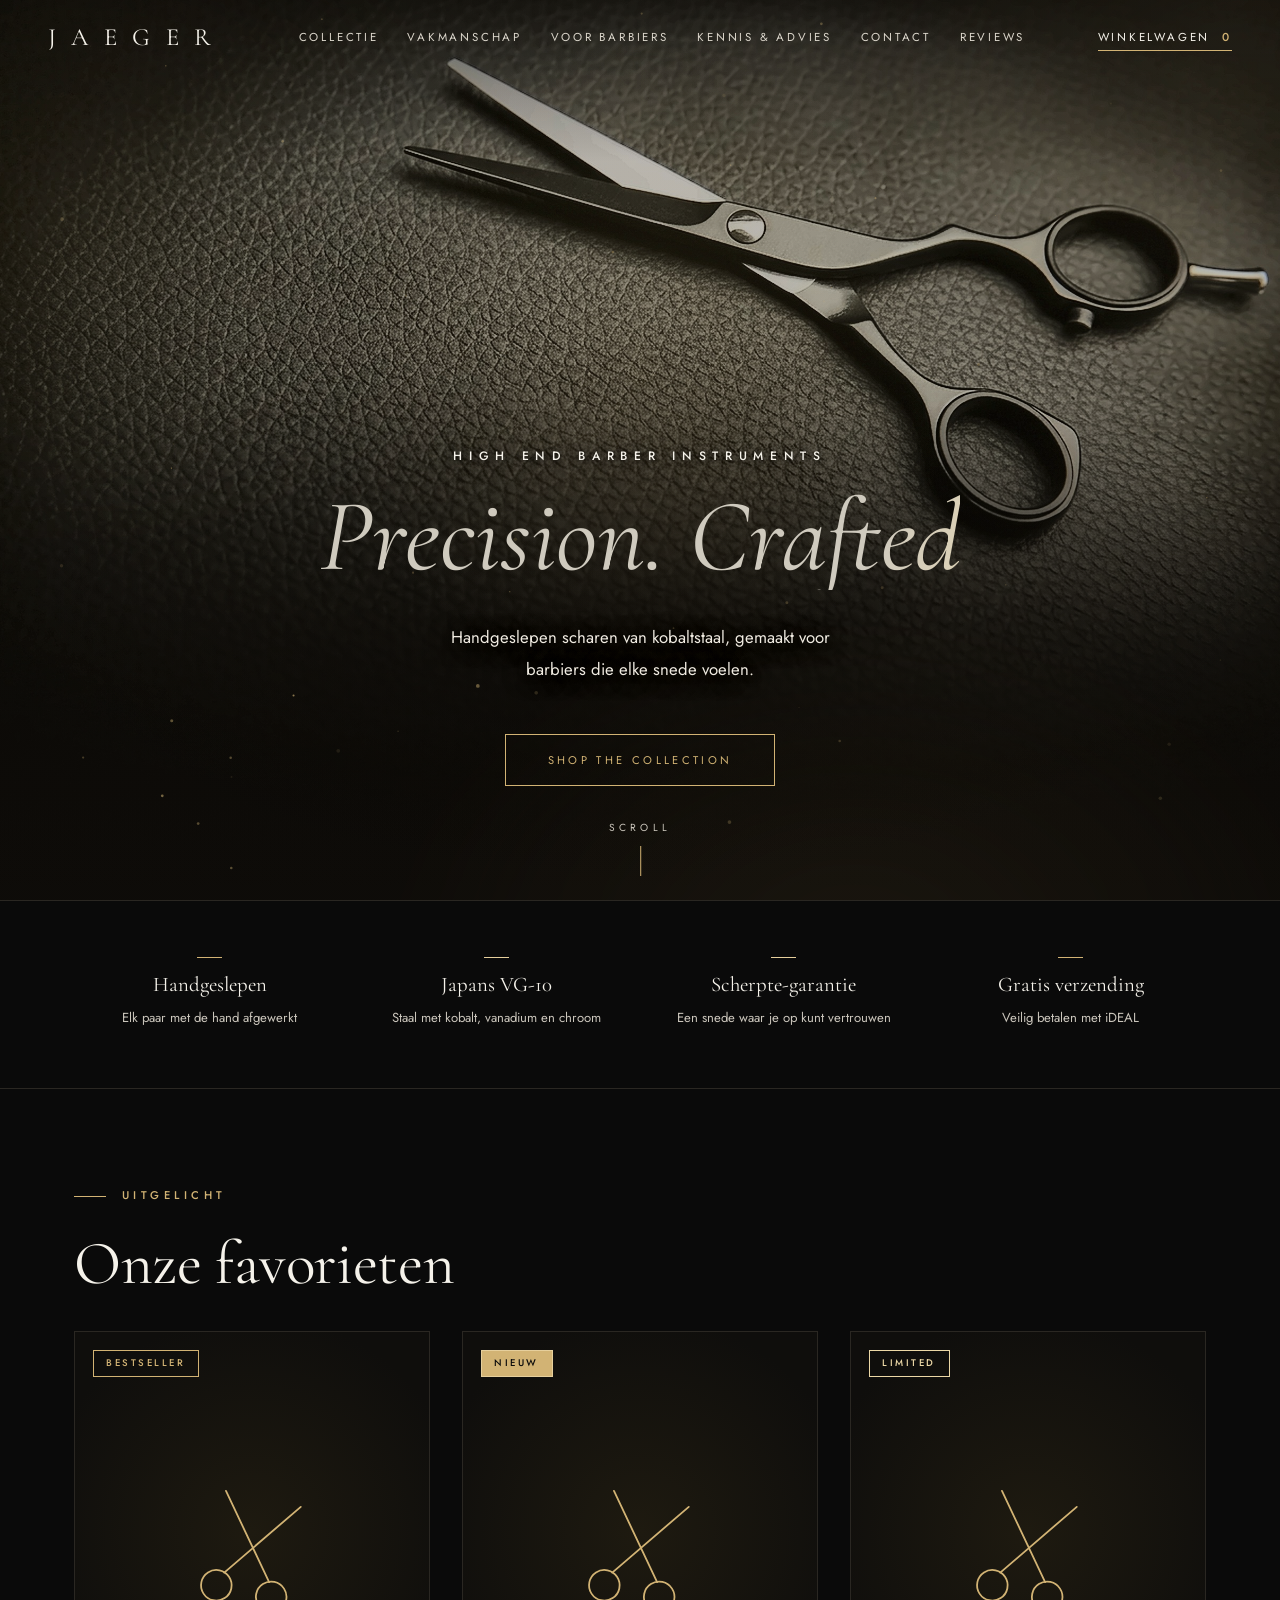
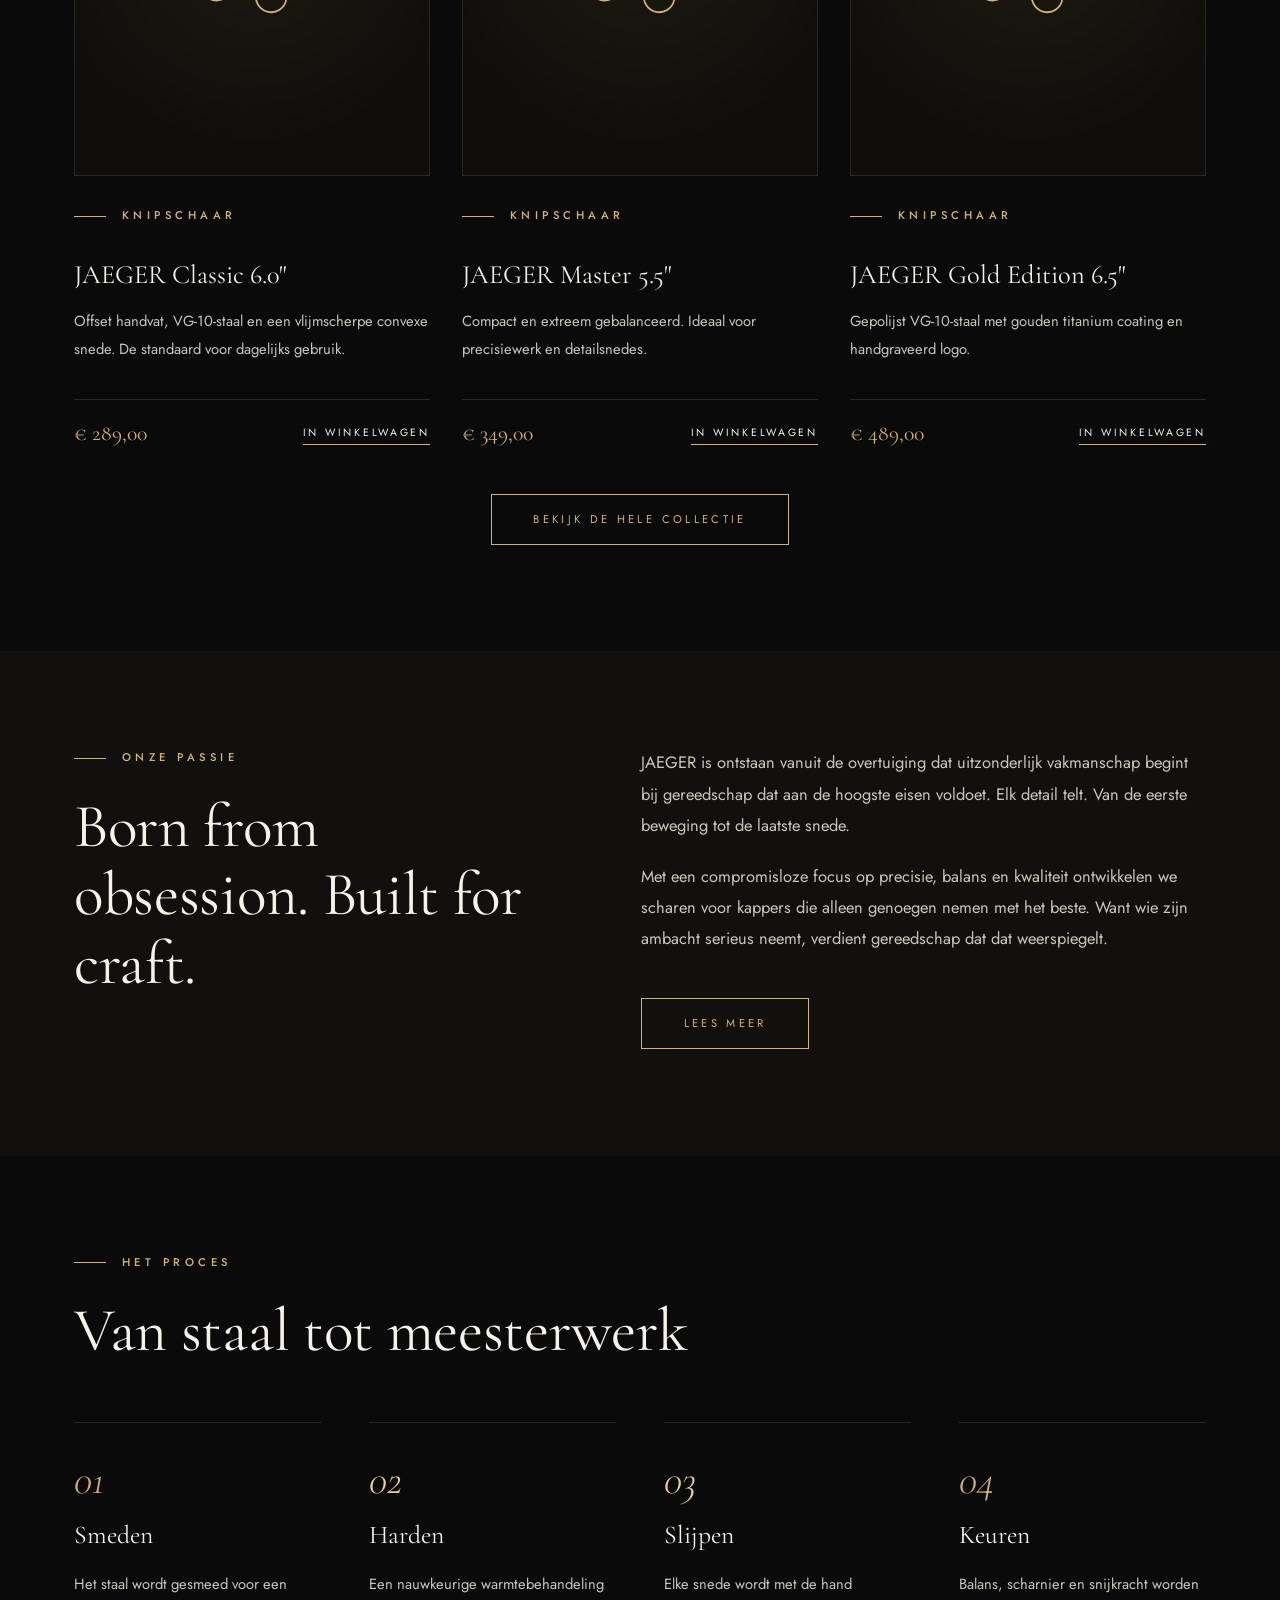
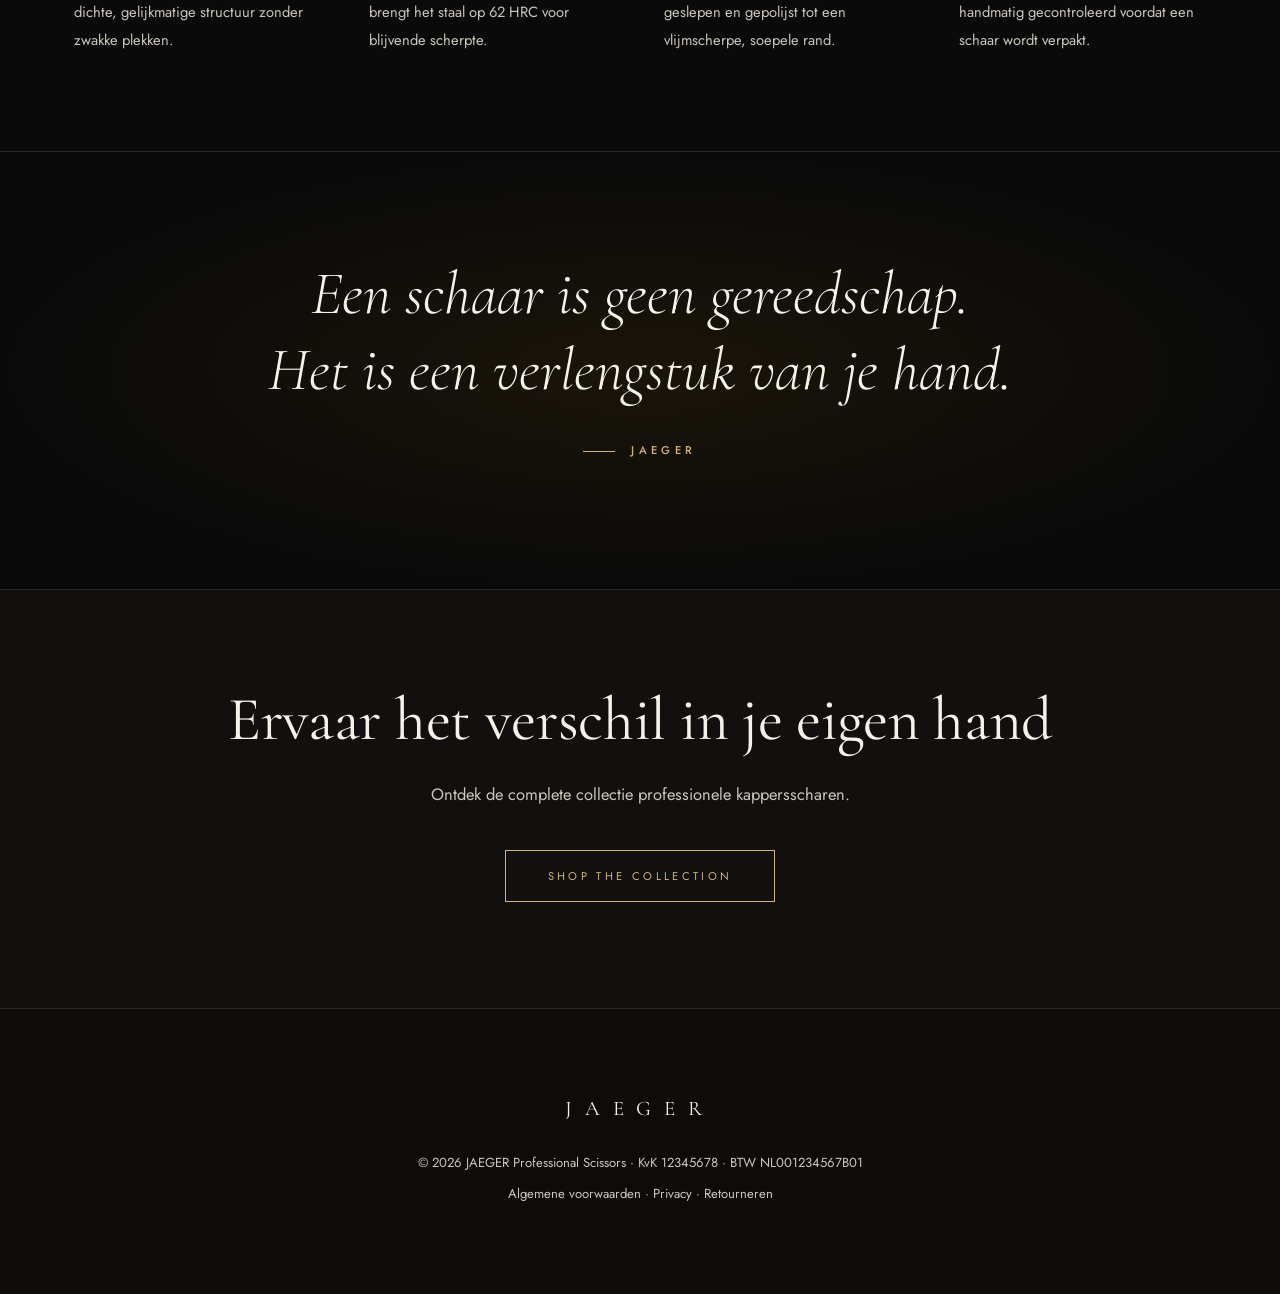
==== commit b673d9eb: "Create index.html" ====
--- a/index.html
+++ b/index.html
@@ -6,294 +6,510 @@
 <title>JAEGER | High end barber instruments</title>
 <meta name="description" content="JAEGER: handgeslepen premium kappersscharen voor de veeleisende professional.">
 <link rel="preconnect" href="https://fonts.googleapis.com">
-<link href="https://fonts.googleapis.com/css2?family=Inter:wght@300;400;500&family=Playfair+Display:wght@500;700&display=swap" rel="stylesheet">
+<link href="https://fonts.googleapis.com/css2?family=Cormorant+Garamond:ital,wght@0,300;0,400;0,500;1,300;1,400&family=Jost:wght@300;400&display=swap" rel="stylesheet">
 <style>
-:root{
-  --black:#0a0a0a; --panel:#141414; --line:#2a2a2a;
-  --gold:#c9a24b; --gold-light:#e6c878; --white:#f5f2ea; --muted:#a8a39a;
-  --serif:'Playfair Display',Georgia,serif; --sans:'Inter',system-ui,sans-serif;
-}
+:root{--bg:#0a0a0a;--panel:#11100e;--line:#2a2722;--white:#f5f2ea;--muted:#b9b4aa;--soft:#8f8a80;--gold:#c9a96a;--gold-d:#a8884a;
+  --serif:'Cormorant Garamond',Georgia,serif;--sans:'Jost',system-ui,sans-serif}
 *{box-sizing:border-box;margin:0;padding:0}
-html{scroll-behavior:smooth;scroll-padding-top:70px}
-body{background:var(--black);color:var(--white);font-family:var(--sans);font-weight:300;line-height:1.7;overflow-x:hidden}
+html{scroll-behavior:smooth;scroll-padding-top:70px;background:var(--bg)}
+body{background:var(--bg);color:var(--white);font:400 1.03rem/1.9 var(--sans);overflow-x:hidden;-webkit-font-smoothing:antialiased}
 a{color:inherit;text-decoration:none}
-h1,h2,h3,.logo{font-family:var(--serif);font-weight:500}
-h2{font-size:clamp(2rem,4vw,3.2rem);line-height:1.2;margin-bottom:1.2rem}
-p{margin-bottom:1rem;color:#d8d4ca}
+h1,h2,h3,.logo{font-family:var(--serif);font-weight:300}
+h2{font-size:clamp(2.4rem,4.8vw,4rem);line-height:1.12;margin-bottom:1.5rem;letter-spacing:-.005em}
+h3{font-weight:400}
+p{margin-bottom:1.2rem;color:var(--muted)}
+::selection{background:var(--gold);color:#0a0a0a}
+section{padding:6rem 0}
 .wrap{max-width:1180px;margin:0 auto;padding:0 1.5rem}
-section{padding:7rem 0}
-.eyebrow{color:var(--gold);letter-spacing:.3em;text-transform:uppercase;font-size:.75rem;font-weight:500}
-em{color:var(--gold);font-style:italic}
-
-/* Buttons */
-.btn{display:inline-block;background:var(--gold);color:var(--black);padding:.9rem 2rem;border:1px solid var(--gold);
-  font:500 .8rem var(--sans);letter-spacing:.15em;text-transform:uppercase;cursor:pointer;transition:.3s}
-.btn:hover{background:transparent;color:var(--gold)}
-.btn.ghost{background:transparent;color:var(--white);border-color:var(--line);margin-left:.8rem}
-.btn.ghost:hover{border-color:var(--gold);color:var(--gold)}
-
-/* Nav */
-header{position:fixed;inset:0 0 auto 0;z-index:50;display:flex;align-items:center;justify-content:space-between;
-  padding:1.2rem 2rem;transition:.4s}
-header.solid{background:rgba(10,10,10,.92);backdrop-filter:blur(10px);padding:.8rem 2rem;border-bottom:1px solid var(--line)}
-.logo{font-size:1.6rem;letter-spacing:.35em;color:var(--white)}
-nav{display:flex;gap:2.2rem}
-nav a{font-size:.8rem;letter-spacing:.15em;text-transform:uppercase;position:relative;padding:.3rem 0}
+.eyebrow{display:block;color:var(--gold);letter-spacing:.4em;text-transform:uppercase;font-size:.7rem;font-weight:500;margin-bottom:1.5rem}
+.eyebrow::before{content:"";display:inline-block;width:2rem;height:1px;background:var(--gold);margin-right:1rem;vertical-align:middle}
+
+/* Knoppen */
+.btn{display:inline-block;background:transparent;color:var(--gold);padding:1.05rem 2.6rem;border:1px solid var(--gold);font:400 .7rem var(--sans);letter-spacing:.3em;text-transform:uppercase;cursor:pointer;transition:.4s}
+.btn:hover{background:var(--gold);color:#0a0a0a}
+
+/* Header */
+header{position:fixed;inset:0 0 auto 0;z-index:50;display:flex;align-items:center;justify-content:space-between;padding:1.9rem 3rem;transition:.4s}
+header.solid{background:rgba(10,10,10,.9);backdrop-filter:blur(14px);padding:1.1rem 3rem;border-bottom:1px solid var(--line)}
+.logo{font-size:1.55rem;letter-spacing:.62em;text-transform:uppercase;color:var(--white);font-weight:400}
+nav{display:flex;gap:1.8rem}
+nav a{font-size:.72rem;letter-spacing:.24em;text-transform:uppercase;position:relative;padding:.3rem 0;color:var(--muted);transition:.3s}
 nav a::after{content:"";position:absolute;left:0;bottom:0;width:0;height:1px;background:var(--gold);transition:.3s}
-nav a:hover::after{width:100%}
-#cartBtn{background:none;border:1px solid var(--gold);color:var(--gold);padding:.5rem 1.1rem;font:400 .75rem var(--sans);
-  letter-spacing:.12em;text-transform:uppercase;cursor:pointer;transition:.3s}
-#cartBtn:hover{background:var(--gold);color:var(--black)}
-#cartCount{margin-left:.4rem;font-weight:500}
+nav a:hover,nav a.active{color:var(--white)}nav a:hover::after,nav a.active::after{width:100%}
+#cartBtn{background:none;border:0;border-bottom:1px solid var(--gold);color:var(--white);padding:.3rem 0;font:400 .72rem var(--sans);letter-spacing:.24em;text-transform:uppercase;cursor:pointer;transition:.3s}
+#cartBtn:hover{color:var(--gold)}
+#cartCount{margin-left:.4rem;color:var(--gold);font-weight:500}
 #burger{display:none;background:none;border:0;width:30px;height:20px;position:relative;cursor:pointer}
-#burger span{position:absolute;left:0;width:100%;height:2px;background:var(--gold);transition:.3s}
-#burger span:first-child{top:4px}#burger span:last-child{bottom:4px}
+#burger span{position:absolute;left:0;width:100%;height:1px;background:var(--gold);transition:.3s}
+#burger span:first-child{top:5px}#burger span:last-child{bottom:5px}
+#progress{position:fixed;top:0;left:0;right:0;height:2px;background:linear-gradient(90deg,var(--gold-d),var(--gold));transform-origin:0 50%;transform:scaleX(0);z-index:120}
 
 /* Hero */
-.hero{min-height:100vh;display:grid;grid-template-columns:1.1fr .9fr;align-items:center;gap:2rem;
-  padding:8rem 5vw 4rem;position:relative;
-  background:radial-gradient(ellipse at 75% 50%,#1d1708 0,var(--black) 60%)}
-.hero h1{font-size:clamp(2.8rem,6.5vw,5.5rem);line-height:1.05;margin:1rem 0 1.5rem}
-.lead{font-size:1.15rem;max-width:34rem;margin-bottom:2.2rem}
-.hero-art{position:relative;display:grid;place-items:center}
-.big-scissors{width:min(420px,80%);aspect-ratio:1;color:var(--gold);transform:rotate(12deg);
-  filter:drop-shadow(0 0 30px rgba(201,162,75,.35));animation:float 6s ease-in-out infinite}
-.glow{position:absolute;width:60%;aspect-ratio:1;border:1px solid var(--line);border-radius:50%;animation:spin 40s linear infinite}
-.glow::after{content:"";position:absolute;top:-4px;left:50%;width:8px;height:8px;background:var(--gold);border-radius:50%}
-@keyframes float{50%{transform:rotate(8deg) translateY(-14px)}}
-@keyframes spin{to{transform:rotate(360deg)}}
-.scroll-hint{position:absolute;bottom:1.5rem;left:50%;transform:translateX(-50%);font-size:.7rem;letter-spacing:.3em;
-  text-transform:uppercase;color:var(--muted);padding-bottom:2.2rem}
-.scroll-hint::after{content:"";position:absolute;bottom:0;left:50%;width:1px;height:1.8rem;background:var(--gold);animation:drop 2s infinite}
+.hero{min-height:100vh;display:grid;place-items:center;text-align:center;padding:9rem 5vw 5rem;position:relative;overflow:hidden;
+  background:radial-gradient(ellipse at 50% 42%,#1a160c 0,var(--bg) 68%)}
+.hero-text{position:relative;z-index:3;max-width:1100px}
+.hero h1{display:flex;flex-direction:column;gap:1.1rem;margin-bottom:2rem}
+.hero h1 .l1{font:500 .76rem var(--sans);letter-spacing:.55em;text-transform:uppercase;color:var(--white)}
+.hero h1 .l2{font-size:clamp(3rem,8vw,7.2rem);line-height:1.05;font-style:italic;font-weight:300;white-space:nowrap;
+  background:linear-gradient(100deg,#a39e93 35%,#ecd8a6 50%,#a39e93 65%);background-size:250% 100%;-webkit-background-clip:text;background-clip:text;color:transparent;animation:shine 7s linear infinite}
+@keyframes shine{to{background-position:-250% 0}}
+.hero .lead{margin:0 auto 3rem;max-width:26rem;font-size:1.05rem;color:var(--muted)}
+.hero-scissors{position:absolute;right:3%;top:52%;width:min(440px,46vw);aspect-ratio:1;transform:translateY(-50%) rotate(-16deg);z-index:2;fill:none;stroke:var(--gold);stroke-width:.4;opacity:.55;pointer-events:none}
+.blade{transform-origin:50px 45.4px}
+.blade.a{animation:snipA 5s ease-in-out infinite}.blade.b{animation:snipB 5s ease-in-out infinite}
+@keyframes snipA{0%,100%{transform:rotate(-2deg)}42%,58%{transform:rotate(9deg)}}
+@keyframes snipB{0%,100%{transform:rotate(2deg)}42%,58%{transform:rotate(-9deg)}}
+.scroll-hint{position:absolute;bottom:1.5rem;left:50%;transform:translateX(-50%);z-index:3;font-size:.64rem;letter-spacing:.4em;text-transform:uppercase;color:var(--muted);padding-bottom:2.4rem}
+.scroll-hint::after{content:"";position:absolute;bottom:0;left:50%;width:1px;height:1.9rem;background:var(--gold);animation:drop 2.4s infinite}
 @keyframes drop{0%{transform:scaleY(0);transform-origin:top}50%{transform:scaleY(1);transform-origin:top}51%{transform-origin:bottom}100%{transform:scaleY(0);transform-origin:bottom}}
 
-/* Promo */
-.promo{padding:0}
-.marquee{overflow:hidden;background:var(--gold);color:var(--black);padding:.9rem 0;white-space:nowrap}
-.marquee div{display:inline-flex;animation:scroll 30s linear infinite}
-.marquee span{font-size:.8rem;font-weight:500;letter-spacing:.2em;text-transform:uppercase;padding:0 2rem}
-.marquee span::after{content:"◆";margin-left:4rem}
-@keyframes scroll{to{transform:translateX(-50%)}}
-.ad{max-width:1180px;margin:4rem auto;padding:3rem;border:1px solid var(--gold);display:flex;justify-content:space-between;
-  align-items:center;gap:2rem;flex-wrap:wrap;background:linear-gradient(120deg,#17120a,var(--panel))}
-.ad h2{font-size:clamp(1.6rem,3vw,2.4rem);margin:.5rem 0}
-.ad p{margin:0}.ad strong{color:var(--gold)}
-
-/* Story */
-.story{background:var(--panel)}
-.split{display:grid;grid-template-columns:1fr 1.2fr;gap:4rem;align-items:start}
-.stats{display:grid;grid-template-columns:repeat(4,1fr);gap:1rem;margin-top:5rem;padding-top:3rem;border-top:1px solid var(--line);text-align:center}
-.stats b{display:block;font:500 clamp(2rem,4vw,3rem) var(--serif);color:var(--gold)}
-.stats span{font-size:.75rem;letter-spacing:.15em;text-transform:uppercase;color:var(--muted)}
-
-/* Collection */
+/* Vertrouwensbalk */
+.usp{padding:0;border-block:1px solid var(--line)}
+.usp-grid{display:grid;grid-template-columns:repeat(4,1fr);gap:1rem;padding-block:3.5rem;text-align:center}
+.usp b{display:block;font:400 1.3rem var(--serif);color:var(--white);margin-bottom:.2rem}
+.usp b::before{content:"";display:block;width:1.6rem;height:1px;background:var(--gold);margin:0 auto .9rem}
+.usp span{font-size:.82rem;color:var(--muted)}
+
+/* Collectie */
 .collection h2{margin-bottom:2rem}
-.filters{display:flex;gap:.7rem;flex-wrap:wrap;margin-bottom:3rem}
-.filters button{background:none;border:1px solid var(--line);color:var(--muted);padding:.5rem 1.2rem;cursor:pointer;
-  font:400 .75rem var(--sans);letter-spacing:.12em;text-transform:uppercase;transition:.3s}
-.filters button:hover,.filters button.on{border-color:var(--gold);color:var(--gold)}
-.grid{display:grid;grid-template-columns:repeat(auto-fill,minmax(270px,1fr));gap:1.5rem}
-.card{background:var(--panel);border:1px solid var(--line);transition:.4s;display:flex;flex-direction:column}
-.card:hover{border-color:var(--gold);transform:translateY(-6px);box-shadow:0 20px 40px rgba(0,0,0,.5)}
-.card .img{aspect-ratio:1;display:grid;place-items:center;background:radial-gradient(circle,#211a0b,var(--black) 70%);position:relative;overflow:hidden}
-.card .img svg{width:55%;aspect-ratio:1;color:var(--gold);transform:rotate(12deg);transition:.6s}
-.card:hover .img svg{transform:rotate(-8deg) scale(1.1)}
-.tag{position:absolute;top:1rem;left:1rem;background:var(--gold);color:var(--black);font-size:.65rem;letter-spacing:.15em;
-  text-transform:uppercase;padding:.2rem .7rem;font-weight:500}
-.card .body{padding:1.5rem;display:flex;flex-direction:column;flex:1}
-.card h3{font-size:1.3rem;margin-bottom:.4rem}
-.card p{font-size:.88rem;color:var(--muted);flex:1}
-.card .row{display:flex;justify-content:space-between;align-items:center;margin-top:1rem}
-.price{font:500 1.3rem var(--serif);color:var(--gold)}
-.add{background:none;border:1px solid var(--gold);color:var(--gold);padding:.5rem 1rem;cursor:pointer;
-  font:500 .7rem var(--sans);letter-spacing:.12em;text-transform:uppercase;transition:.3s}
-.add:hover{background:var(--gold);color:var(--black)}
-
-/* About */
-.about{background:var(--panel);text-align:center}
-.cards{display:grid;grid-template-columns:repeat(3,1fr);gap:1.5rem;margin-top:3rem;text-align:left}
-.cards article{padding:2.2rem;border:1px solid var(--line);border-top:2px solid var(--gold);background:var(--black)}
-.cards h3{color:var(--gold);margin-bottom:.8rem;font-size:1.4rem}
-.cards p{margin:0;font-size:.95rem}
-
-/* Contact */
-.info{list-style:none;margin-top:2rem}
-.info li{padding:.8rem 0;border-bottom:1px solid var(--line);font-size:.95rem}
-.info b{display:inline-block;width:8rem;color:var(--gold);font-weight:500;font-size:.75rem;letter-spacing:.15em;text-transform:uppercase}
-form{display:grid;gap:1.3rem}
-label{font-size:.75rem;letter-spacing:.15em;text-transform:uppercase;color:var(--gold)}
-input,textarea{display:block;width:100%;margin-top:.5rem;background:var(--panel);border:1px solid var(--line);color:var(--white);
-  padding:.9rem 1rem;font:300 1rem var(--sans);transition:.3s}
+.filters{display:flex;gap:.5rem 2.2rem;flex-wrap:wrap;margin-bottom:3.5rem}
+.filters button{background:none;border:0;border-bottom:1px solid transparent;color:var(--muted);padding:.4rem 0;cursor:pointer;font:400 .72rem var(--sans);letter-spacing:.26em;text-transform:uppercase;transition:.3s}
+.filters button:hover{color:var(--white)}
+.filters button.on{color:var(--white);border-bottom-color:var(--gold)}
+.grid{display:grid;grid-template-columns:repeat(auto-fill,minmax(280px,1fr));gap:3rem 2rem}
+.center-btn{text-align:center;margin-top:3rem}
+.card{display:flex;flex-direction:column}
+.card .img{aspect-ratio:4/5;position:relative;display:grid;place-items:center;overflow:hidden;background:radial-gradient(circle at 50% 45%,#1e1a10,#0f0e0c 72%);border:1px solid var(--line);transition:border-color .5s}
+.card:hover .img{border-color:var(--gold-d)}
+.card .img svg{width:36%;aspect-ratio:1;color:var(--gold);transition:transform .5s cubic-bezier(.2,.7,.2,1);
+  transform:translate(calc(var(--tx,0)*1px),calc(var(--ty,0)*1px)) rotate(calc(12deg + var(--tx,0)*.4deg))}
+.card:hover .img svg{transform:translate(calc(var(--tx,0)*1px),calc(var(--ty,0)*1px)) rotate(calc(6deg + var(--tx,0)*.4deg)) scale(1.06)}
+.tag{position:absolute;top:1.1rem;left:1.1rem;z-index:3;border:1px solid var(--gold);color:var(--gold);font:500 .6rem var(--sans);letter-spacing:.26em;text-transform:uppercase;padding:.35rem .8rem}
+.card .body{padding:1.8rem 0 0;display:flex;flex-direction:column;flex:1}
+.card h3{font-size:1.65rem;margin-bottom:.5rem}
+.card p{font-size:.92rem;flex:1}
+.card .row{display:flex;justify-content:space-between;align-items:center;margin-top:1rem;padding-top:1.2rem;border-top:1px solid var(--line)}
+.price{font:400 1.35rem var(--serif);color:var(--gold)}
+.add{background:none;border:0;border-bottom:1px solid var(--gold);color:var(--white);padding:.3rem 0;cursor:pointer;font:400 .66rem var(--sans);letter-spacing:.26em;text-transform:uppercase;transition:.3s}
+.add:hover{color:var(--gold)}
+
+/* Verhaal, proces, citaat */
+.story,.cta-final{background:var(--panel)}
+.split{display:grid;grid-template-columns:1fr 1.2fr;gap:6rem;align-items:start}
+.process h2{margin-bottom:3.5rem}
+.steps,.cards,.feats{display:grid;gap:3rem}
+.steps{grid-template-columns:repeat(4,1fr)}
+.steps article,.cards article,.feats article,.mat{border-top:1px solid var(--line);padding:2rem 0 0;transition:transform .5s,border-color .5s}
+.steps article:hover,.cards article:hover,.feats article:hover{border-top-color:var(--gold);transform:translateY(-5px)}
+.steps span{font:italic 300 2.6rem var(--serif);color:var(--gold)}
+.steps h3,.cards h3,.feats h3{font-size:1.6rem;margin:.4rem 0 .7rem}
+.steps p,.cards p,.feats p{margin:0;font-size:.92rem}
+.quote{text-align:center;padding:6.5rem 1.5rem;border-block:1px solid var(--line);background:radial-gradient(ellipse at center,#1a150a,var(--bg) 70%)}
+.quote blockquote{font:italic 300 clamp(2rem,4.8vw,3.8rem)/1.25 var(--serif);max-width:860px;margin:0 auto 2rem}
+.cta-final{text-align:center}
+.cta-final p{max-width:36rem;margin:0 auto 2.5rem}
+
+/* Subpagina's */
+.sub-first{padding-top:11rem}
+.page-title{font-size:clamp(2.8rem,7vw,5.6rem);line-height:1.05;margin:1rem 0 3rem;letter-spacing:-.015em}
+.photo{position:relative;margin:0 14px 14px 0}
+.photo::before{content:"";position:absolute;inset:14px -14px -14px 14px;border:1px solid var(--gold-d);opacity:.6}
+.photo img{position:relative;z-index:1;display:block;width:100%;height:auto;aspect-ratio:4/5;object-fit:cover;filter:saturate(.8) contrast(1.03) brightness(.92);box-shadow:0 45px 60px -40px #000}
+.photo::after{content:"";position:absolute;z-index:2;inset:0;background:linear-gradient(180deg,transparent 62%,rgba(10,10,10,.55));pointer-events:none}
+.photo.wide img{aspect-ratio:21/9}
+.photo.reveal img{clip-path:inset(0 0 100% 0);transform:scale(1.08);transition:clip-path 1.5s cubic-bezier(.7,0,.2,1),transform 1.8s cubic-bezier(.2,.7,.2,1)}
+.photo.reveal.in img{clip-path:inset(0);transform:none}
+.prose{max-width:42rem;margin:3.5rem auto 0}
+.prose p,.split-photo p{line-height:2}
+.prose .big{font:300 clamp(1.5rem,2.6vw,1.95rem)/1.6 var(--serif);color:var(--white)}
+.emph{color:var(--gold)!important;font:italic 400 1.6rem/1.6 var(--serif)}
+.split-photo{display:grid;grid-template-columns:1fr 1fr;gap:6rem;align-items:start}
+.split-photo>figure{position:sticky;top:7rem}
+.split-photo.rev>figure{order:2}
+.sub-h{font-size:1.8rem;margin:3rem 0 1rem}
+.center-sec{text-align:center}
+.principles{max-width:760px;margin:4rem auto 0}
+.principle{display:grid;grid-template-columns:5rem 1fr;gap:2rem;padding:4rem 0;border-top:1px solid var(--line)}
+.principle:last-child{border-bottom:1px solid var(--line)}
+.principle span{font:italic 300 1.8rem var(--serif);color:var(--gold)}
+.principle h3{font-size:1.8rem;margin-bottom:1rem;transition:color .4s}.principle:hover h3{color:var(--gold)}
+.principle p{margin:0}
+.mat-grid{display:grid}
+.mat{padding:2rem 0}.mat:last-child{border-bottom:1px solid var(--line)}
+.mat b{display:block;font:300 3rem/1.1 var(--serif);color:var(--gold)}
+.mat small{display:block;letter-spacing:.22em;text-transform:uppercase;font-size:.68rem;color:var(--muted);margin:.3rem 0 .6rem}
+.mat p{margin:0;font-size:.9rem}
+.cards{grid-template-columns:repeat(2,1fr);margin-top:3rem}
+.cards.three,.feats{grid-template-columns:repeat(3,1fr);margin-top:3rem}
+.table-wrap{overflow-x:auto;margin-top:3rem}
+.compare{width:100%;border-collapse:collapse;min-width:520px}
+.compare th{text-align:left;color:var(--gold);font-size:.7rem;letter-spacing:.22em;text-transform:uppercase;font-weight:500}
+.compare th,.compare td{padding:1.4rem 1rem;border-bottom:1px solid var(--line)}
+.compare td:first-child{font:400 1.25rem var(--serif)}
+.compare td:last-child,.compare th:last-child{text-align:right}
+.compare tbody tr{transition:background .3s}.compare tbody tr:hover{background:#15130e}
+
+/* Contact, formulieren, reviews */
+.info{list-style:none;margin-top:2.5rem}
+.info li{padding:1rem 0;border-bottom:1px solid var(--line);font-size:.95rem}
+.info b{display:inline-block;width:8rem;color:var(--gold);font-weight:500;font-size:.7rem;letter-spacing:.2em;text-transform:uppercase}
+form{display:grid;gap:1.5rem}
+label{font:500 .7rem var(--sans);letter-spacing:.26em;text-transform:uppercase;color:var(--gold)}
+input,textarea{display:block;width:100%;margin-top:.5rem;background:transparent;border:0;border-bottom:1px solid #4a463d;color:var(--white);padding:.8rem 0;font:400 1rem var(--sans);transition:.3s}
 input:focus,textarea:focus{outline:0;border-color:var(--gold)}
-input.bad,textarea.bad{border-color:#b5483c}
-#formMsg{color:var(--gold);margin:0;min-height:1.5rem}
-
-footer{text-align:center;padding:3.5rem 1.5rem;border-top:1px solid var(--line)}
-footer .logo{font-size:1.4rem;margin-bottom:1rem}
-footer p{font-size:.8rem;color:var(--muted);margin-bottom:.4rem}
+input.bad,textarea.bad{border-color:#e6cf9c}
+#formMsg,#reviewMsg{margin:0;min-height:1.5rem;color:var(--gold)}
+.review{padding:2rem 0;border-bottom:1px solid var(--line)}
+.review p{margin:.6rem 0;color:var(--white)}.review small{color:var(--muted)}
+.stars{color:var(--gold);letter-spacing:.2em}
+#stars button{background:none;border:0;font-size:1.8rem;color:var(--line);cursor:pointer;transition:.2s}
+#stars button.on,#stars button:hover{color:var(--gold)}
+.empty{color:var(--muted)}
+
+footer{text-align:center;padding:5rem 1.5rem;border-top:1px solid var(--line);background:#0d0c0b}
+footer .logo{justify-content:center;font-size:1.3rem;margin-bottom:1.4rem}
+footer p{font-size:.82rem;color:var(--muted);margin-bottom:.4rem}
 footer a:hover{color:var(--gold)}
 
-/* Cart */
+/* Winkelwagen */
 #overlay{position:fixed;inset:0;background:rgba(0,0,0,.7);opacity:0;pointer-events:none;transition:.3s;z-index:90}
-#cart{position:fixed;top:0;right:0;height:100%;width:min(420px,100%);background:var(--panel);border-left:1px solid var(--gold);
-  z-index:100;transform:translateX(100%);transition:.45s cubic-bezier(.7,0,.2,1);display:flex;flex-direction:column}
+#cart{position:fixed;top:0;right:0;height:100%;width:min(420px,100%);background:var(--panel);border-left:1px solid var(--gold-d);z-index:100;transform:translateX(100%);transition:.45s cubic-bezier(.7,0,.2,1);display:flex;flex-direction:column}
 body.cart-open #cart{transform:none}
 body.cart-open #overlay{opacity:1;pointer-events:auto}
-.cart-head{display:flex;justify-content:space-between;align-items:center;padding:1.5rem;border-bottom:1px solid var(--line)}
+.cart-head{display:flex;justify-content:space-between;align-items:center;padding:1.6rem;border-bottom:1px solid var(--line)}
+.cart-head h3{font-size:1.6rem}
 .cart-head button{background:none;border:0;color:var(--white);font-size:2rem;cursor:pointer;line-height:1}
-#cartItems{flex:1;overflow:auto;padding:1rem 1.5rem}
-.item{display:grid;grid-template-columns:1fr auto;gap:.3rem 1rem;padding:1rem 0;border-bottom:1px solid var(--line)}
+#cartItems{flex:1;overflow:auto;padding:1rem 1.6rem}
+.item{display:grid;grid-template-columns:1fr auto;gap:.3rem 1rem;padding:1.2rem 0;border-bottom:1px solid var(--line)}
 .item small{color:var(--muted)}
 .qty{display:flex;align-items:center;gap:.6rem;margin-top:.4rem}
 .qty button{width:26px;height:26px;background:none;border:1px solid var(--line);color:var(--white);cursor:pointer}
 .qty button:hover{border-color:var(--gold);color:var(--gold)}
-.empty{color:var(--muted);text-align:center;margin-top:3rem}
-.cart-foot{padding:1.5rem;border-top:1px solid var(--line)}
-.total{display:flex;justify-content:space-between;margin-bottom:1rem}
-.total b{color:var(--gold);font:500 1.4rem var(--serif)}
+#cartItems .empty{text-align:center;margin-top:3rem}
+.cart-foot{padding:1.6rem;border-top:1px solid var(--line)}
+.total{display:flex;justify-content:space-between;align-items:baseline;margin-bottom:1rem}
+.total b{font:400 1.6rem var(--serif);color:var(--gold)}
 .cart-foot .btn{width:100%}
-#toast{position:fixed;bottom:2rem;left:50%;transform:translate(-50%,200%);background:var(--gold);color:var(--black);
-  padding:.8rem 1.6rem;font-size:.85rem;font-weight:500;z-index:200;transition:.4s;opacity:0;pointer-events:none}
+#toast{position:fixed;bottom:2rem;left:50%;transform:translate(-50%,200%);background:var(--gold);color:#0a0a0a;padding:.8rem 1.6rem;font-size:.84rem;font-weight:500;z-index:200;transition:.4s;opacity:0;pointer-events:none}
 #toast.show{transform:translate(-50%,0);opacity:1}
 
-/* Scroll reveal */
-.reveal{opacity:0;transform:translateY(40px);transition:opacity .9s ease,transform .9s cubic-bezier(.2,.7,.2,1)}
+.reveal{opacity:0;transform:translateY(24px);transition:opacity 1.2s ease,transform 1.2s cubic-bezier(.2,.7,.2,1)}
 .reveal.in{opacity:1;transform:none}
+.page[hidden]{display:none}
 
 @media(max-width:900px){
-  section{padding:5rem 0}
-  .hero{grid-template-columns:1fr;text-align:center;padding-top:7rem}
-  .lead{margin-inline:auto}.hero-art{order:-1;max-height:280px}.big-scissors{width:200px}
-  .split,.cards{grid-template-columns:1fr}.stats{grid-template-columns:repeat(2,1fr);gap:2rem}
-  #burger{display:block;order:3}
-  nav{position:fixed;inset:0 0 0 30%;background:var(--black);border-left:1px solid var(--gold);flex-direction:column;
-    justify-content:center;align-items:center;transform:translateX(100%);transition:.4s}
-  nav.open{transform:none}
-  .btn.ghost{margin:.8rem 0 0}
-  .ad{margin:3rem 1.5rem;padding:2rem}
-}
-@media(prefers-reduced-motion:reduce){*{animation:none!important;transition:none!important}.reveal{opacity:1;transform:none}}
-
-/* Meerdere pagina's */
-nav a.active{color:var(--gold)}
-nav a.active::after{width:100%}
-.sub-first{padding-top:10rem}
-.hero{grid-template-columns:1fr;justify-items:center;text-align:center;overflow:hidden}
-.hero-text{position:relative;z-index:2;max-width:900px}
-.hero-art{position:absolute;inset:0;z-index:1;opacity:.16;pointer-events:none;max-height:none;order:0}
-.big-scissors{width:min(560px,80vw)}
-.hero h1{display:flex;flex-direction:column;gap:.8rem;margin:0 0 2.5rem}
-.hero h1 .l1{font:500 clamp(.9rem,2.2vw,1.4rem) var(--sans);letter-spacing:.35em;text-transform:uppercase;color:var(--white)}
-.hero h1 .l2{font-size:clamp(3.2rem,9vw,7rem);line-height:1.05;color:#8a867d}
-.stats{grid-template-columns:repeat(2,1fr);max-width:640px;margin:5rem auto 0;padding-top:0;border-top:0}
-.cards{grid-template-columns:repeat(2,1fr);max-width:900px;margin-inline:auto}
-@media(max-width:900px){.cards{grid-template-columns:1fr}.sub-first{padding-top:8rem}}
-
-/* Home uitgebreid */
-.usp{padding:0;background:var(--panel);border-block:1px solid var(--line)}
-.usp-grid{display:grid;grid-template-columns:repeat(4,1fr);gap:1rem;padding-block:2.5rem;text-align:center}
-.usp b{display:block;font:500 1.15rem var(--serif);color:var(--gold);margin-bottom:.2rem}
-.usp span{font-size:.8rem;color:var(--muted)}
-.sub{max-width:36rem;color:var(--muted);margin-bottom:3rem}
-.center-btn{text-align:center;margin-top:3.5rem}
-.process h2{margin-bottom:3rem}
-.steps{display:grid;grid-template-columns:repeat(4,1fr);gap:1.5rem}
-.steps article{padding:2rem;border:1px solid var(--line);background:var(--panel);transition:.4s}
-.steps article:hover{border-color:var(--gold);transform:translateY(-6px)}
-.steps span{font:500 2.4rem var(--serif);color:var(--gold);opacity:.5}
-.steps h3{font-size:1.4rem;margin:.4rem 0 .6rem}
-.steps p{margin:0;font-size:.9rem;color:var(--muted)}
-.quote{text-align:center;padding:9rem 1.5rem;background:radial-gradient(ellipse at center,#1d1708,var(--black) 70%);border-block:1px solid var(--line)}
-.quote blockquote{font:italic 500 clamp(1.8rem,4.5vw,3.4rem)/1.35 var(--serif);max-width:880px;margin:0 auto 2rem}
-.materials{background:var(--panel)}
-.specs div{display:flex;justify-content:space-between;gap:1rem;padding:1rem 0;border-bottom:1px solid var(--line)}
-.specs dt{color:var(--gold);font-size:.75rem;letter-spacing:.15em;text-transform:uppercase;font-weight:500}
-.specs dd{text-align:right}
-.reviews h2{margin-bottom:3rem}
-.cards.three{grid-template-columns:repeat(3,1fr);max-width:none}
-.cards.three article{background:var(--panel)}
-.cards.three p{font:italic 1.05rem/1.7 var(--serif);margin-bottom:1.5rem}
-.cards.three b{display:block;color:var(--gold);font-weight:500}
-.cards.three small{color:var(--muted)}
-.cta-final{text-align:center;background:linear-gradient(180deg,var(--panel),#17120a);border-top:1px solid var(--line)}
-@media(max-width:900px){.usp-grid,.steps{grid-template-columns:repeat(2,1fr)}.cards.three{grid-template-columns:1fr}.quote{padding:6rem 1.5rem}}
-
-/* Rust, ruimte en strakke uitlijning */
-section{padding:9rem 0}
-.split{gap:6rem}
-.btn.outline{background:transparent;color:var(--gold);border:1px solid var(--gold)}
-.btn.outline:hover{background:var(--gold);color:var(--black)}
-.hero .lead{margin:0 auto 3rem;color:var(--muted);font-size:1.1rem}
-nav{gap:1.8rem}nav a{font-size:.72rem}
-.page-title{font-size:clamp(2.8rem,7vw,5.5rem);line-height:1.08;margin:1rem 0 5rem}
-.photo{position:relative;margin:0 16px 16px 0}
-.photo::before{content:"";position:absolute;inset:16px -16px -16px 16px;border:1px solid var(--gold);opacity:.45}
-.photo img{position:relative;z-index:1;display:block;width:100%;aspect-ratio:4/5;object-fit:cover;filter:grayscale(.3) contrast(1.05) brightness(.88);box-shadow:0 40px 60px -30px #000}
-.photo::after{content:"";position:absolute;z-index:2;inset:0;background:linear-gradient(180deg,transparent 60%,rgba(10,10,10,.6));pointer-events:none}
-.photo.wide img{aspect-ratio:21/9}
-.prose{max-width:42rem;margin:6rem auto 0}
-.prose p,.split-photo p{line-height:1.95}
-.prose .big{font:500 clamp(1.25rem,2.2vw,1.6rem)/1.7 var(--serif);color:var(--white)}
-.emph{color:var(--gold)!important;font:italic 500 1.3rem/1.7 var(--serif)}
-.split-photo{display:grid;grid-template-columns:1fr 1fr;gap:6rem;align-items:start}
-.split-photo>figure{position:sticky;top:7rem}
-.split-photo.rev>figure{order:2}
-.sub-h{font-size:1.6rem;margin:3rem 0 1rem}
-.center-sec{text-align:center}
-.principles{max-width:760px;margin:4rem auto 0}
-.principle{display:grid;grid-template-columns:5rem 1fr;gap:2rem;padding:3.5rem 0;border-top:1px solid var(--line)}
-.principle:last-child{border-bottom:1px solid var(--line)}
-.principle span{font:500 1.4rem var(--serif);color:var(--gold)}
-.principle h3{font-size:1.6rem;margin-bottom:1rem}
-.principle p{margin:0;color:var(--muted)}
-.mat-grid{display:grid;gap:1.5rem}
-.mat{border:1px solid var(--line);padding:2rem;background:var(--black)}
-.mat b{display:block;font:500 2.6rem var(--serif);color:var(--gold)}
-.mat small{display:block;letter-spacing:.2em;text-transform:uppercase;font-size:.7rem;margin:.3rem 0 .6rem}
-.mat p{margin:0;font-size:.88rem;color:var(--muted)}
-.feats{display:grid;grid-template-columns:repeat(3,1fr);gap:1.5rem;margin-top:3rem}
-.feats article{border:1px solid var(--line);padding:2.2rem;background:var(--black)}
-.feats h3{color:var(--gold);font-size:1.35rem;margin-bottom:.7rem}
-.feats p{margin:0;font-size:.92rem;color:var(--muted)}
-.table-wrap{overflow-x:auto;margin-top:3rem}
-.compare{width:100%;border-collapse:collapse;min-width:520px}
-.compare th{text-align:left;color:var(--gold);font-size:.72rem;letter-spacing:.18em;text-transform:uppercase;font-weight:500}
-.compare th,.compare td{padding:1.3rem 1rem;border-bottom:1px solid var(--line)}
-.compare td:last-child,.compare th:last-child{text-align:right}
-.cta-final p{max-width:36rem;margin:0 auto 2.5rem}
-.review{padding:2rem 0;border-bottom:1px solid var(--line)}
-.review p{margin:.6rem 0}.review small{color:var(--muted)}
-.stars{color:var(--gold);letter-spacing:.2em}
-#stars button{background:none;border:0;font-size:1.8rem;color:var(--line);cursor:pointer;transition:.2s}
-#stars button.on{color:var(--gold)}
-#reviewMsg{color:var(--gold);margin:0;min-height:1.5rem}
-.empty{color:var(--muted)}
-@media(max-width:1100px){
-  #burger{display:block;order:3}
-  nav{position:fixed;inset:0 0 0 30%;background:var(--black);border-left:1px solid var(--gold);flex-direction:column;justify-content:center;align-items:center;transform:translateX(100%);transition:.4s}
-  nav.open{transform:none}
-}
+  section{padding:6.5rem 0}.sub-first{padding-top:8rem}
+  header,header.solid{padding-inline:1.2rem}.logo{letter-spacing:.4em}
+  .split,.split-photo{grid-template-columns:1fr;gap:3rem}
+  .split-photo>figure,.split-photo.rev>figure{position:static;order:0}
+  .usp-grid,.steps{grid-template-columns:repeat(2,1fr)}
+  .cards,.cards.three,.feats{grid-template-columns:1fr}
+  .principle{grid-template-columns:3rem 1fr;gap:1rem;padding:3rem 0}
+  .photo.wide img{aspect-ratio:4/3}.quote{padding:7rem 1.5rem}
+  .hero-scissors{right:50%;transform:translate(50%,-50%) rotate(-16deg);width:80vw;opacity:.3}
+}
+@media(prefers-reduced-motion:reduce){*{animation:none!important;transition:none!important}.reveal{opacity:1;transform:none}.photo.reveal img{clip-path:none;transform:none}}
+
+/* Meer leven, duidelijkere meldingen, kleurvariatie (smaragd en bordeaux naast goud) */
+:root{--muted:#cdc8be;--soft:#a39e94;--gold:#d2b374;--emerald:#c9a96a;--emerald-l:#e6cf9c;--bord:#c9a96a;--bord-l:#e6cf9c}
+nav a{color:#dcd7cc}
+.hero h1 .l2{background-image:linear-gradient(100deg,#cfcabe 35%,#f1dca8 50%,#cfcabe 65%)}
+.hero-scissors{right:-3%;opacity:.4}
+.hero::after{content:"";position:absolute;inset:-20%;z-index:0;filter:blur(40px);animation:drift 20s ease-in-out infinite alternate;
+  background:radial-gradient(38% 38% at 18% 32%,rgba(201,169,106,.16),transparent 70%),radial-gradient(34% 34% at 84% 22%,rgba(201,169,106,.16),transparent 70%),radial-gradient(40% 40% at 62% 90%,rgba(201,169,106,.15),transparent 70%)}
+.hero::before{content:"";position:absolute;inset:0;z-index:1;pointer-events:none;background:radial-gradient(380px circle at var(--mx,50%) var(--my,45%),rgba(210,179,116,.14),transparent 65%)}
+@keyframes drift{to{transform:translate3d(4%,-3%,0) scale(1.1)}}
+#dust{position:absolute;inset:0;width:100%;height:100%;z-index:1;pointer-events:none}
+.usp>.wrap>div:nth-child(2) b::before{background:var(--emerald-l)}.usp>.wrap>div:nth-child(3) b::before{background:var(--bord-l)}
+
+/* Producten */
+.card .img,.card h3{cursor:pointer}.card h3{transition:color .3s}.card h3:hover{color:var(--gold)}
+.card .img::before{content:"";position:absolute;inset:0;z-index:1;pointer-events:none;opacity:0;transition:opacity .4s;background:radial-gradient(240px circle at var(--gx,50%) var(--gy,50%),rgba(210,179,116,.18),transparent 70%)}
+.card:hover .img::before{opacity:1}
+.card .img svg{position:relative;z-index:2}
+.card:nth-child(3n+2) .img{background:radial-gradient(circle at 50% 45%,#1e1a10,#0f0e0c 72%)}
+.card:nth-child(3n) .img{background:radial-gradient(circle at 50% 45%,#1e1a10,#0f0e0c 72%)}
+.card:nth-child(3n+2):hover .img{border-color:var(--emerald)}.card:nth-child(3n):hover .img{border-color:var(--bord)}
+.tag.new{border-color:var(--emerald-l);color:var(--emerald-l)}
+.tag.ltd,.tag.sale{border-color:var(--bord-l);color:var(--bord-l)}
+.add.done{color:var(--emerald-l);border-color:var(--emerald-l)}
+.steps article:nth-child(2),.feats article:nth-child(3n+2),.cards article:nth-child(3n+2){--c:var(--emerald-l)}
+.steps article:nth-child(3),.feats article:nth-child(3n),.cards article:nth-child(3n){--c:var(--bord-l)}
+.steps article:nth-child(2) span,.steps article:nth-child(3) span,.feats article:nth-child(3n+2) h3,.feats article:nth-child(3n) h3{color:var(--c)}
+.steps article:hover,.cards article:hover,.feats article:hover{border-top-color:var(--c,var(--gold))}
+.principle:nth-child(2) span{color:var(--emerald-l)}.principle:nth-child(3) span{color:var(--bord-l)}
+.compare th{color:var(--gold)}
+
+/* Duidelijke meldingen */
+#toast{background:#14130f;color:var(--white);border:1px solid var(--line);border-left:4px solid var(--gold);padding:1rem 1.2rem;display:flex;align-items:center;gap:1rem;max-width:min(560px,92vw);width:max-content;box-shadow:0 20px 50px rgba(0,0,0,.6);font-size:.95rem;font-weight:400;line-height:1.5}
+#toast.show{pointer-events:auto}
+#toast i{flex:none;width:1.7rem;height:1.7rem;border-radius:50%;display:grid;place-items:center;font:700 .85rem var(--sans);background:var(--gold);color:#0a0a0a}
+#toast.ok{border-left-color:var(--emerald)}#toast.ok i{background:var(--emerald);color:#fff}
+#toast.err{border-left-color:var(--bord)}#toast.err i{background:var(--bord);color:#fff}
+#toast button{flex:none;background:none;border:0;border-bottom:1px solid var(--gold);color:var(--gold);cursor:pointer;font:500 .7rem var(--sans);letter-spacing:.2em;text-transform:uppercase;padding:.2rem 0}
+#formMsg,#reviewMsg{color:var(--white);min-height:0}
+.msg{margin:0;padding:1rem 1.2rem;border-left:3px solid var(--gold);font-size:.95rem;line-height:1.6}
+.msg:empty{display:none}
+#formMsg.ok,#reviewMsg.ok{border-color:var(--emerald);background:rgba(201,169,106,.14);color:#f1dca8}
+#formMsg.err,#reviewMsg.err{border-color:var(--bord);background:rgba(201,169,106,.16);color:#f1dca8}
+.ferr{display:block;color:var(--bord-l);font:400 .84rem/1.5 var(--sans);letter-spacing:0;text-transform:none;margin-top:.4rem}
+input.bad,textarea.bad{border-bottom-color:var(--bord-l)}
+.ship{display:block;text-align:center;color:var(--emerald-l);font-size:.84rem;margin-bottom:1rem}
+#cartItems .empty .btn{margin-top:1.2rem}
+#cartCount.bump{display:inline-block;animation:bump .5s}
+@keyframes bump{40%{transform:scale(1.7)}}
+
+/* Productdetails */
+#modal{position:fixed;inset:0;z-index:150;display:grid;place-items:center;padding:1.5rem;background:rgba(0,0,0,.78);backdrop-filter:blur(6px);opacity:0;pointer-events:none;transition:opacity .3s}
+#modal.open{opacity:1;pointer-events:auto}
+.m-box{position:relative;display:grid;grid-template-columns:1fr 1fr;width:min(900px,100%);max-height:92vh;overflow:auto;background:var(--panel);border:1px solid var(--gold-d);transform:translateY(20px) scale(.98);transition:transform .45s cubic-bezier(.2,.7,.2,1)}
+#modal.open .m-box{transform:none}
+.m-img{background:radial-gradient(circle at 50% 45%,#262012,#0f0e0c 72%);display:grid;place-items:center;min-height:360px}
+.m-img svg{width:50%;aspect-ratio:1;color:var(--gold);transform:rotate(12deg)}
+.m-info{padding:3rem 2.5rem}
+.m-info h3{font-size:2.2rem;margin-bottom:1rem}
+#mSpecs{margin:1.5rem 0;border-top:1px solid var(--line)}
+#mSpecs div{display:flex;justify-content:space-between;gap:1rem;padding:.8rem 0;border-bottom:1px solid var(--line);font-size:.92rem}
+#mSpecs dt{color:var(--gold);font-size:.7rem;letter-spacing:.2em;text-transform:uppercase}
+.m-row{display:flex;justify-content:space-between;align-items:center;gap:1rem;margin-top:1.5rem}
+.m-row b{font:400 1.8rem var(--serif);color:var(--gold)}
+.m-close{position:absolute;top:.8rem;right:1rem;z-index:2;background:none;border:0;color:var(--white);font-size:2rem;cursor:pointer}
+@media(max-width:700px){.m-box{grid-template-columns:1fr}.m-img{min-height:220px}.m-info{padding:2rem 1.5rem}}
+
+/* Cursor-ring */
+#cursor{position:fixed;left:0;top:0;width:34px;height:34px;border:1px solid var(--gold);border-radius:50%;pointer-events:none;z-index:300;opacity:0;transition:width .3s,height .3s,background .3s,opacity .3s}
+#cursor.on{opacity:.75}
+#cursor.hover{width:62px;height:62px;background:rgba(210,179,116,.12)}
+@media(max-width:900px){.hero-scissors{right:50%;opacity:.28}}
+
+/* Helderder en levendiger */
+:root{--muted:#cbc6bc;--soft:#a9a498;--ok:#e6cf9c;--err:#f1dca8}
+h1,h2{font-weight:400}
+.hero h1 .l2{font-weight:400}
+.hero .lead{color:#e0dbd1}
+.hero::before{content:"";position:absolute;inset:0;z-index:1;pointer-events:none;background:radial-gradient(520px circle at var(--mx,50%) var(--my,40%),rgba(201,169,106,.11),transparent 62%)}
+#dust{position:absolute;inset:0;z-index:1;pointer-events:none}
+.page:not([hidden]){animation:pageIn .9s cubic-bezier(.2,.7,.2,1)}
+@keyframes pageIn{from{opacity:0;transform:translateY(16px)}}
+.btn{transition:background .4s,color .4s,transform .25s}
+
+/* Producten */
+.card .img{cursor:pointer}
+.card .img::before{content:"";position:absolute;inset:0;background:radial-gradient(260px circle at var(--gx,50%) var(--gy,50%),rgba(201,169,106,.24),transparent 65%);opacity:0;transition:opacity .4s}
+.card:hover .img::before{opacity:1}
+.card .img::after{content:"Snelle weergave";position:absolute;left:0;right:0;bottom:1.3rem;text-align:center;font:500 .62rem var(--sans);letter-spacing:.3em;text-transform:uppercase;color:var(--gold);opacity:0;transform:translateY(8px);transition:.4s}
+.card:hover .img::after{opacity:1;transform:none}
+.card h3{cursor:pointer;transition:color .3s}.card h3:hover{color:var(--gold)}
+.tag.new{background:var(--gold);color:#0a0a0a}
+.tag.ltd{border-color:#ecd8a6;color:#ecd8a6}
+.tag.sale{background:var(--err);border-color:var(--err);color:#0a0a0a}
+.add.done{color:var(--ok);border-color:var(--ok)}
+#cartCount{display:inline-block}
+#cartCount.bump{animation:bump .5s}
+@keyframes bump{40%{transform:scale(1.7)}}
+.fly{position:fixed;width:14px;height:14px;margin:-7px;border-radius:50%;background:var(--gold);box-shadow:0 0 22px var(--gold);z-index:250;pointer-events:none}
+
+/* Duidelijke meldingen */
+#toast{display:flex;align-items:center;gap:.9rem;width:max-content;max-width:min(92vw,540px);background:#171512;color:var(--white);border:1px solid var(--gold-d);border-left:3px solid var(--gold);padding:1rem 1.3rem;font-size:.94rem;font-weight:400;line-height:1.5;box-shadow:0 24px 60px rgba(0,0,0,.7)}
+#toast.show{pointer-events:auto}
+#toast.ok{border-left-color:var(--ok)}#toast.err{border-left-color:var(--err)}
+#toast i{flex:none;width:1.7rem;height:1.7rem;border-radius:50%;display:grid;place-items:center;font:600 .85rem var(--sans);font-style:normal;background:var(--gold);color:#0a0a0a}
+#toast.ok i{background:var(--ok)}#toast.err i{background:var(--err)}
+#toast button{flex:none;background:none;border:0;border-bottom:1px solid var(--gold);color:var(--gold);font:500 .7rem var(--sans);letter-spacing:.2em;text-transform:uppercase;cursor:pointer;padding:.2rem 0}
+#formMsg,#reviewMsg{min-height:0}
+.msg{margin:0}
+.msg.ok,.msg.err{padding:1rem 1.2rem;border:1px solid;font-size:.94rem;line-height:1.6;color:var(--white)}
+.msg.ok{border-color:var(--ok);background:rgba(201,169,106,.08)}
+.msg.err{border-color:var(--err);background:rgba(201,169,106,.08)}
+.msg.ok::before{content:"✓  ";color:var(--ok);font-weight:600}
+.msg.err::before{content:"!  ";color:var(--err);font-weight:700}
+.ferr{display:block;margin-top:.5rem;color:var(--err);font:400 .86rem/1.5 var(--sans);letter-spacing:0;text-transform:none}
+input.bad,textarea.bad{border-bottom-color:var(--err)}
+.ship{display:block;text-align:center;font-size:.8rem;color:var(--ok);margin-bottom:1rem}
+#cartItems .empty{text-align:center;margin-top:4rem}
+#cartItems .empty p{margin-bottom:1.5rem}
+.item b{font-weight:500}
+
+/* Snelle weergave */
+#modal{position:fixed;inset:0;z-index:150;display:grid;place-items:center;padding:1.5rem;background:rgba(0,0,0,.8);backdrop-filter:blur(6px);opacity:0;pointer-events:none;transition:opacity .35s}
+#modal.open{opacity:1;pointer-events:auto}
+.m-box{position:relative;display:grid;grid-template-columns:1fr 1fr;width:min(920px,100%);max-height:92vh;overflow:auto;background:var(--panel);border:1px solid var(--gold-d);transform:translateY(24px) scale(.98);transition:transform .45s cubic-bezier(.2,.7,.2,1)}
+#modal.open .m-box{transform:none}
+.m-close{position:absolute;top:.8rem;right:1rem;z-index:2;background:none;border:0;color:var(--white);font-size:2rem;cursor:pointer;line-height:1}
+.m-close:hover{color:var(--gold)}
+.m-img{display:grid;place-items:center;min-height:340px;background:radial-gradient(circle at 50% 45%,#1e1a10,#0f0e0c 72%)}
+.m-img svg{width:50%;aspect-ratio:1;color:var(--gold);transform:rotate(12deg)}
+.m-info{padding:3rem 2.5rem;display:flex;flex-direction:column;justify-content:center}
+.m-info h3{font-size:2.2rem;margin-bottom:1rem}
+#mSpecs{margin:1rem 0 1.8rem}
+#mSpecs div{display:flex;justify-content:space-between;gap:1rem;padding:.7rem 0;border-bottom:1px solid var(--line)}
+#mSpecs dt{color:var(--gold);font-size:.68rem;letter-spacing:.2em;text-transform:uppercase}
+#mSpecs dd{text-align:right;font-size:.92rem}
+.m-row{display:flex;justify-content:space-between;align-items:center;gap:1rem;flex-wrap:wrap}
+.m-row b{font:400 1.8rem var(--serif);color:var(--gold)}
+@media(max-width:700px){.m-box{grid-template-columns:1fr}.m-img{min-height:220px}.m-info{padding:2rem 1.5rem}}
+
+/* Cursor */
+#cursor{position:fixed;top:0;left:0;width:34px;height:34px;border:1px solid var(--gold);border-radius:50%;pointer-events:none;z-index:300;opacity:0;transition:opacity .3s,width .3s,height .3s,background .3s}
+#cursor.on{opacity:.85}
+#cursor.hover{width:64px;height:64px;background:rgba(201,169,106,.13)}
+@media(pointer:coarse){#cursor{display:none}}
+
+/* Keuzehulp */
+.quiz{margin-top:4rem;max-width:760px;padding:3rem;border:1px solid var(--line);background:linear-gradient(180deg,#15130e,#0e0d0b);min-height:300px;transition:border-color .4s}
+.quiz:hover{border-color:var(--gold-d)}
+.quiz .qs{animation:pageIn .6s cubic-bezier(.2,.7,.2,1)}
+.q-step{font:500 .72rem var(--sans);letter-spacing:.3em;text-transform:uppercase;color:var(--gold);margin-bottom:1rem}
+.quiz h3{font-size:2rem;margin-bottom:1.5rem}
+.q-opts{display:grid;gap:.8rem}
+.q-opts button{text-align:left;background:none;border:1px solid var(--line);color:var(--white);padding:1.1rem 1.4rem;font:400 1rem var(--sans);cursor:pointer;transition:.3s}
+.q-opts button:hover{border-color:var(--gold);color:var(--gold);padding-left:2rem}
+.q-res{display:flex;align-items:center;gap:1.5rem;flex-wrap:wrap;margin-top:1.5rem}
+.q-res b{font:400 1.8rem var(--serif);color:var(--gold)}
+.add.q-add{border:1px solid var(--gold);color:var(--gold);padding:1rem 2.2rem}
+.add.q-add:hover{background:var(--gold);color:#0a0a0a}
+.q-again{background:none;border:0;border-bottom:1px solid var(--soft);color:var(--muted);cursor:pointer;font:400 .74rem var(--sans);letter-spacing:.2em;text-transform:uppercase}
+.q-note{color:var(--soft);font-size:.92rem}
+@media(max-width:700px){.quiz{padding:2rem 1.5rem}}
+
+/* Alleen goud: duidelijke meldingen zonder groen of roze */
+#toast.ok i,#toast.err i{color:#0a0a0a}
+.tag.sale{color:#0a0a0a}
+
+/* Kleine animaties */
+.eyebrow::before{transition:width 1s .35s cubic-bezier(.2,.7,.2,1)}
+.reveal:not(.in) .eyebrow::before,.eyebrow.reveal:not(.in)::before{width:0}
+.usp b::before{transition:width .9s .3s cubic-bezier(.2,.7,.2,1)}
+.usp .reveal:not(.in) b::before{width:0}
+.btn{position:relative;overflow:hidden}
+.btn::before{content:"";position:absolute;inset:0;pointer-events:none;background:linear-gradient(100deg,transparent 30%,rgba(255,255,255,.28) 50%,transparent 70%);transform:translateX(-120%)}
+.btn:hover::before{transform:translateX(120%);transition:transform .8s}
+.card .row{position:relative}
+.card .row::after{content:"";position:absolute;left:0;top:-1px;width:100%;height:1px;background:var(--gold);transform:scaleX(0);transform-origin:0 50%;transition:transform .7s cubic-bezier(.2,.7,.2,1)}
+.card:hover .row::after{transform:none}
+.page-title::after{content:"";display:block;width:0;height:1px;background:var(--gold);margin-top:2.2rem;animation:lineDraw 1.2s .5s cubic-bezier(.2,.7,.2,1) forwards}
+@keyframes lineDraw{to{width:4.5rem}}
+.logo{transition:letter-spacing .6s cubic-bezier(.2,.7,.2,1),color .4s}
+.logo:hover{letter-spacing:.72em;color:var(--gold)}
+#stars button{transition:transform .2s,color .2s}#stars button:hover{transform:scale(1.25)}
+.item{animation:pageIn .5s cubic-bezier(.2,.7,.2,1)}
+.principle span{transition:transform .5s cubic-bezier(.2,.7,.2,1)}.principle:hover span{transform:translateX(.6rem)}
+
+/* Intro-foto op de homepage */
+.hero-photo{position:absolute;inset:0;z-index:0;background-size:cover;background-position:center 40%;filter:saturate(.85) contrast(1.05);opacity:0;transform-origin:60% 50%;
+  animation:photoIn 2s .1s ease forwards,kb 28s ease-in-out infinite alternate}
+.hero-photo::after{content:"";position:absolute;inset:0;
+  background:radial-gradient(ellipse at 50% 48%,rgba(10,10,10,.55),rgba(10,10,10,.25) 70%),linear-gradient(180deg,rgba(10,10,10,.7) 0%,rgba(10,10,10,.25) 35%,rgba(10,10,10,.55) 75%,#0a0a0a 100%)}
+@keyframes photoIn{to{opacity:.9}}
+@keyframes kb{from{transform:scale(1.02)}to{transform:scale(1.12) translate(-1.5%,-1%)}}
+.hero::after{opacity:.45}
+.hero-scissors{display:none}
+.hero h1 .l1,.hero .lead{text-shadow:0 2px 24px rgba(0,0,0,.7)}
+.hero .lead{color:#f0ebe1}
+
+/* Intro-foto: schaar op zwart leer, tekst eronder */
+.hero{align-items:end;padding-bottom:6.5rem;background-color:#0a0a0a}
+.hero-photo{background-size:cover;background-repeat:no-repeat;background-position:center -15px;filter:none}
+.hero-photo::after{background:linear-gradient(180deg,rgba(10,10,10,.65) 0%,rgba(10,10,10,0) 22%,rgba(10,10,10,0) 45%,rgba(10,10,10,.8) 80%,#0a0a0a 100%)}
+@keyframes photoIn{to{opacity:1}}
+@keyframes kb{from{transform:scale(1)}to{transform:scale(1.06) translate(-1%,0)}}
+@media(max-width:900px){.hero{padding-bottom:7rem}.hero-photo{background-size:230% auto;background-position:62% 0;background-repeat:no-repeat}.hero-photo::after{background:linear-gradient(180deg,rgba(10,10,10,.6) 0%,rgba(10,10,10,0) 18%,rgba(10,10,10,0) 30%,#0a0a0a 78%)}}
+
+/* Intro-foto: scherper weergeven (geen zoom-animatie, lichtere donkere laag) */
+.hero-photo{animation:photoIn 1.6s .1s ease forwards;transform:none;filter:none}
+.hero-photo::after{background:linear-gradient(180deg,rgba(10,10,10,.5) 0%,rgba(10,10,10,0) 20%,rgba(10,10,10,0) 48%,rgba(10,10,10,.7) 80%,#0a0a0a 100%)}
+@keyframes photoIn{to{opacity:1}}
+.hero h1 .l1{font-weight:500;text-shadow:0 0 6px #000,0 2px 22px #000}
+.hero .lead{text-shadow:0 0 8px rgba(0,0,0,.9),0 2px 24px #000}
+
+/* Menu: blijft altijd compleet en helder in beeld */
+header.solid{background:none;backdrop-filter:none;-webkit-backdrop-filter:none;border-bottom:0}
+header::before{content:"";position:absolute;inset:0;z-index:-1;pointer-events:none;border-bottom:1px solid transparent;transition:background .4s,border-color .4s,backdrop-filter .4s}
+header.solid::before{background:rgba(10,10,10,.9);backdrop-filter:blur(14px);-webkit-backdrop-filter:blur(14px);border-bottom-color:var(--line)}
+#navDim{position:fixed;inset:0;z-index:45;background:rgba(0,0,0,.65);opacity:0;pointer-events:none;transition:opacity .35s}
+body.menu-open #navDim{opacity:1;pointer-events:auto}
+@keyframes navIn{from{opacity:0;transform:translateX(24px)}}
+#burger{outline:0;-webkit-tap-highlight-color:transparent}
+#burger:focus-visible{outline:1px solid var(--gold);outline-offset:8px}
+
+/* Menu: balk bovenaan als alles past, anders het uitschuifmenu (de pagina blijft scrollbaar) */
+nav a{white-space:nowrap}
+@media(max-width:1250px){nav{gap:1.2rem}nav a{letter-spacing:.14em;font-size:.68rem}.logo{letter-spacing:.36em;font-size:1.35rem}.logo:hover{letter-spacing:.42em}#cartBtn{letter-spacing:.16em}header,header.solid{padding-inline:1.4rem}}
+#navDim{background:rgba(0,0,0,.5)}
+body.compact #burger{display:block;order:3;position:relative;z-index:3;margin-left:1.2rem}
+body.compact #burger span{transition:top .3s,bottom .3s,transform .3s}
+body.compact #burger.on span:first-child{top:9px;transform:rotate(45deg)}
+body.compact #burger.on span:last-child{bottom:10px;transform:rotate(-45deg)}
+body.compact nav{position:fixed;top:0;right:0;bottom:0;left:auto;z-index:2;width:min(340px,86vw);height:100vh;height:100dvh;
+  flex-direction:column;justify-content:center;align-items:stretch;gap:0;padding:6rem 2.2rem 3rem;overflow-y:auto;
+  background:#0a0a0a;border-left:1px solid var(--gold-d);transform:translateX(100%);visibility:hidden;
+  transition:transform .45s cubic-bezier(.7,0,.2,1),visibility 0s .45s}
+body.compact nav.open{transform:none;visibility:visible;transition:transform .45s cubic-bezier(.7,0,.2,1)}
+body.compact nav a{display:block;width:100%;padding:1.15rem 0;font-size:.85rem;letter-spacing:.26em;color:var(--white);border-bottom:1px solid var(--line)}
+body.compact nav a::after{display:none}
+body.compact nav a.active{color:var(--gold)}
+body.compact nav.open a{animation:navIn .5s both cubic-bezier(.2,.7,.2,1)}
+body.compact nav.open a:nth-child(2){animation-delay:.05s}body.compact nav.open a:nth-child(3){animation-delay:.1s}
+body.compact nav.open a:nth-child(4){animation-delay:.15s}body.compact nav.open a:nth-child(5){animation-delay:.2s}body.compact nav.open a:nth-child(6){animation-delay:.25s}
+/* Pagina blijft scrollbaar terwijl het menu open is */
+body.menu-open{overflow:auto}
+body.compact.menu-open #cartBtn{opacity:0;pointer-events:none}
+#cartBtn{transition:opacity .3s,color .3s}
+/* Intro-foto blijft zichtbaar bij terugkeren naar home (fade alleen bij het eerste laden) */
+.hero-photo{opacity:1;animation:none}
+.hero-photo.fade{animation:photoFade 1.4s ease both}
+@keyframes photoFade{from{opacity:0}to{opacity:1}}
+
+/* Foto's: zonder kader, rustig in de pagina overlopend */
+.photo{margin:0}
+.photo::before,.photo::after{display:none}
+.split-photo>figure{position:static}
+.photo img{box-shadow:none;filter:saturate(.92) contrast(1.03);
+  -webkit-mask-image:radial-gradient(ellipse 92% 90% at 50% 50%,#000 62%,transparent 100%);
+  mask-image:radial-gradient(ellipse 92% 90% at 50% 50%,#000 62%,transparent 100%)}
+.photo.reveal img,.photo.reveal.in img{clip-path:none;transform:none;transition:none}
+
+
+/* Intro-foto iets donkerder en warm getint, zodat de tekst goed leesbaar is */
+.hero-photo::after{background:
+  radial-gradient(ellipse 62% 40% at 50% 68%,rgba(8,6,3,.6),transparent 78%),
+  linear-gradient(rgba(22,15,5,.30),rgba(22,15,5,.30)),
+  linear-gradient(180deg,rgba(10,10,10,.5) 0%,rgba(10,10,10,0) 18%,rgba(10,10,10,0) 45%,rgba(10,10,10,.72) 80%,#0a0a0a 100%)}
+/* Desktop: menubalk iets hoger, zodat hij de schaar in de intro-foto niet raakt */
+@media(min-width:901px){header{padding-top:.9rem;padding-bottom:.9rem}header.solid{padding-top:.7rem;padding-bottom:.7rem}}
+/* ===== Aanpassingen telefoon ===== */
+body.measuring *,body.measuring *::before,body.measuring *::after{transition:none!important}
+html,body{overscroll-behavior-x:none}
+/* Menu en winkelwagen zijn onzichtbaar en niet aanraakbaar zolang ze dicht zijn */
+body.compact nav:not(.open){pointer-events:none}
+#cart{visibility:hidden;transition:transform .45s cubic-bezier(.7,0,.2,1),visibility 0s .45s}
+body.cart-open #cart{visibility:visible;transition:transform .45s cubic-bezier(.7,0,.2,1),visibility 0s}
 @media(max-width:900px){
-  section{padding:6rem 0}
-  .split-photo{grid-template-columns:1fr;gap:3rem}.split-photo>figure,.split-photo.rev>figure{position:static;order:0}
-  .feats{grid-template-columns:1fr}.principle{grid-template-columns:3rem 1fr;gap:1rem}.photo.wide img{aspect-ratio:4/3}
-}
-
-.page[hidden]{display:none}
-
+  /* Intro-foto uitgezoomd: de hele schaar is zichtbaar */
+  .hero-photo{inset:0 0 auto 0;height:136vw;background-size:200% auto;background-position:60% 0;background-repeat:no-repeat;
+    -webkit-mask-image:linear-gradient(180deg,#000 70%,transparent 100%);mask-image:linear-gradient(180deg,#000 70%,transparent 100%)}
+  .hero-photo::after{background:linear-gradient(rgba(22,15,5,.22),rgba(22,15,5,.22)),linear-gradient(180deg,rgba(10,10,10,.6) 0%,rgba(10,10,10,0) 18%,rgba(10,10,10,0) 50%,rgba(10,10,10,.75) 100%)}
+  /* Originele ruimtes op mobiel */
+  .page-title{margin-bottom:5rem}.prose{margin-top:6rem}.center-btn{margin-top:4.5rem}
+  /* Logo (alleen ter decoratie) boven de menu-opties */
+  body.compact nav::before{content:"JAEGER";display:block;text-align:center;font:400 2rem/1 var(--serif);letter-spacing:.3em;text-indent:.3em;text-transform:uppercase;color:var(--white);
+    padding:0 0 2rem;margin-bottom:.5rem;border-bottom:1px solid var(--line);pointer-events:none;user-select:none;-webkit-user-select:none}
+  body.compact nav.open::before{animation:navIn .5s both cubic-bezier(.2,.7,.2,1)}
+}
 </style>
 </head>
 <body>
 <main>
 <div class="page" data-page="home">
 <section id="home" class="hero">
+  <div class="hero-photo" aria-hidden="true" style="background-image:url([data-uri]